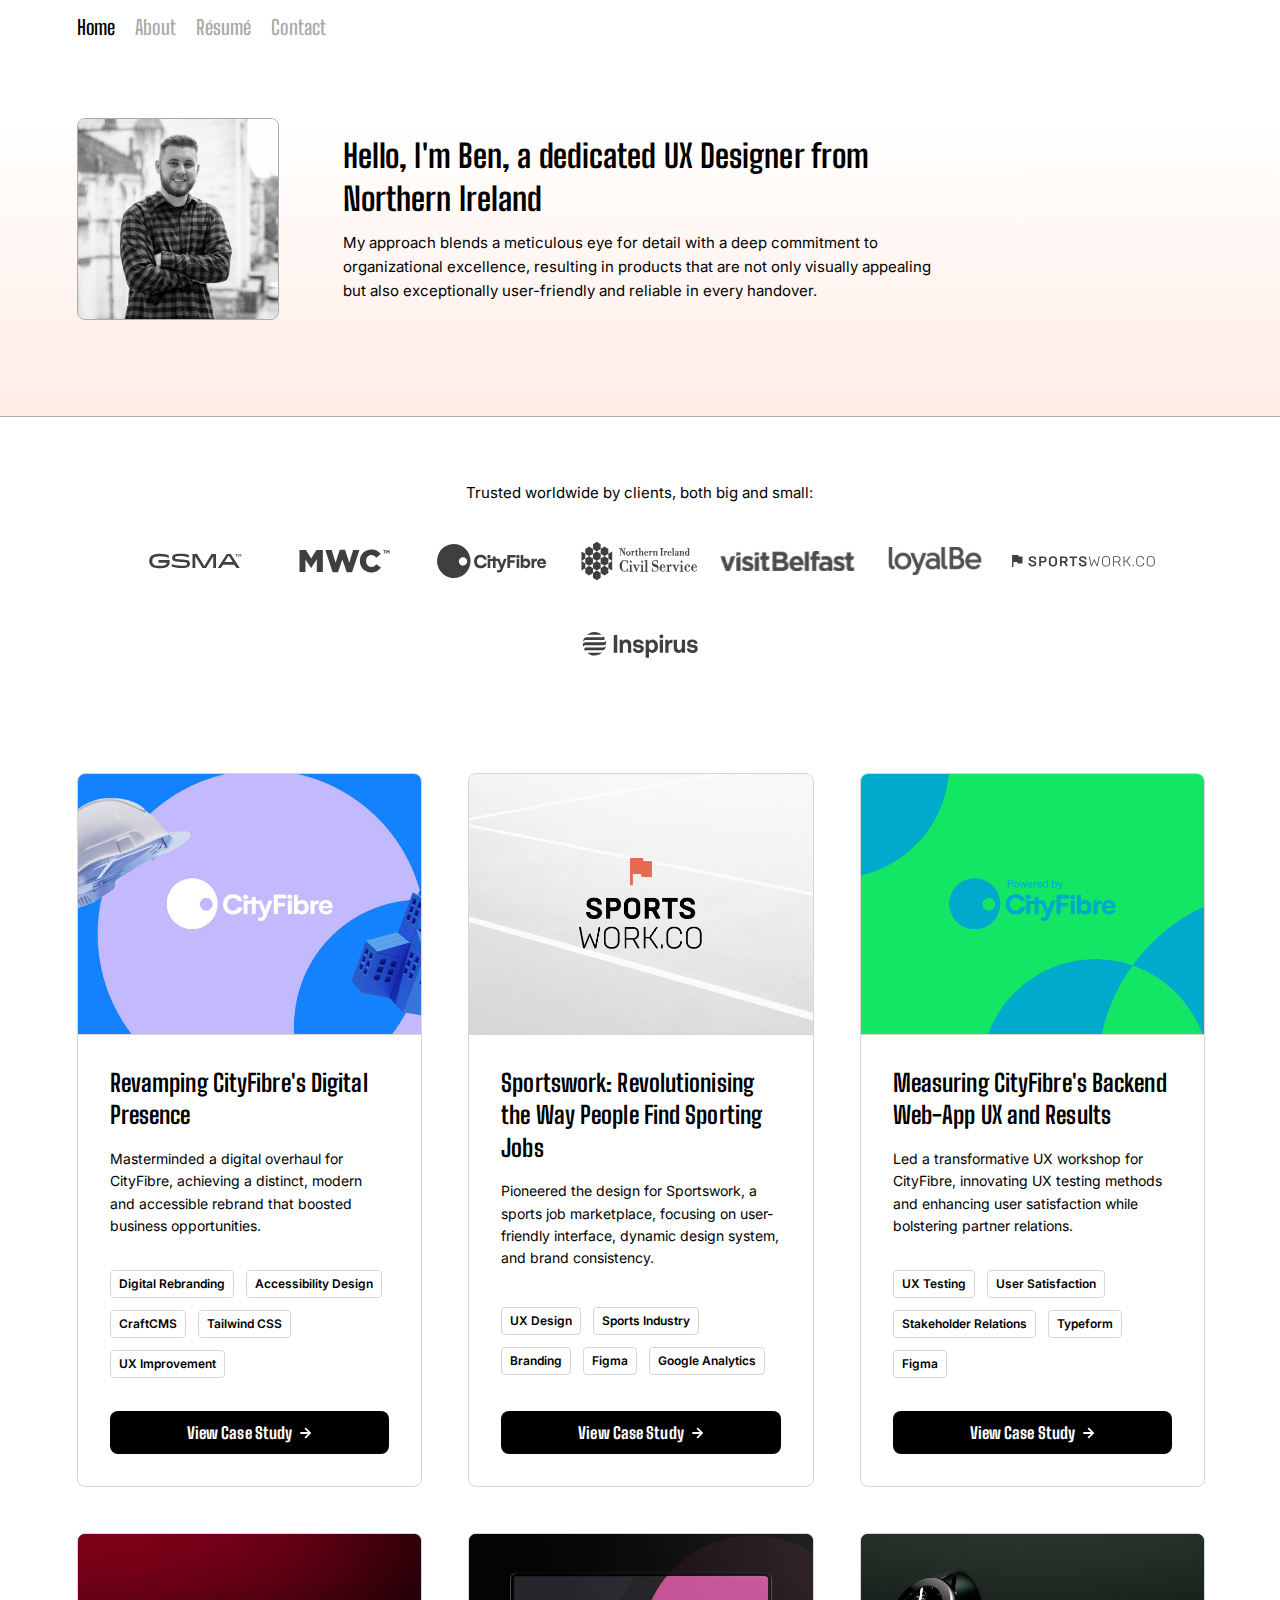
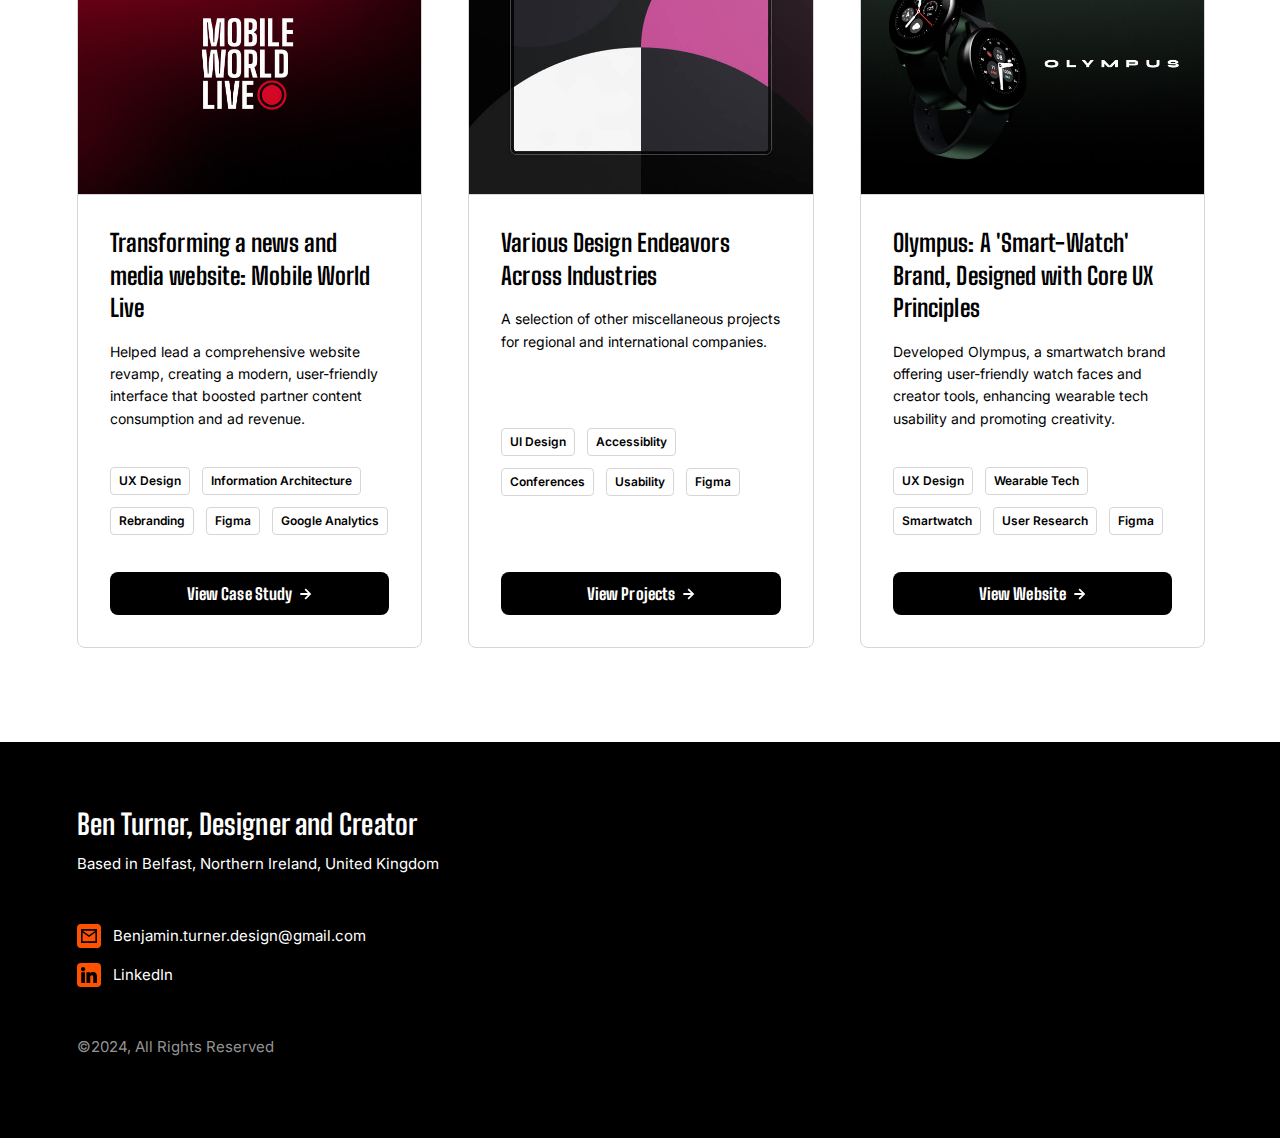
==== index.html @ 63ec0261 "adas" ====
<!DOCTYPE html>
<html>

<head>
  <meta name="robots" content="noindex">
  <meta name="viewport" content="width=device-width, initial-scale=1.0">
  <link rel="stylesheet" type="text/css" href="style.css">
  <link rel="stylesheet" href="https://cdnjs.cloudflare.com/ajax/libs/font-awesome/5.15.3/css/all.min.css" />
  <link rel="preconnect" href="https://fonts.googleapis.com">
  <link rel="preconnect" href="https://fonts.gstatic.com" crossorigin>
  <link
    href="https://fonts.googleapis.com/css2?family=Big+Shoulders+Text:wght@100;200;300;400;500;600;700;800;900&family=Inter:wght@100;200;300;400;500;600;700;800;900&display=swap"
    rel="stylesheet">
  <meta name="theme-color" content="#FF5100">
  <meta name="msapplication-navbutton-color" content="#FF5100">
  <meta name="apple-mobile-web-app-status-bar-style" content="#FF5100">
</head>

<body>



  <div class="nav-container">
    <nav>
      <a href="index.html" id="nav-item-active" class="nav-item">Home</a>
      <a href="about.html" class="nav-item">About</a>
      <a href="file/Ben-Turner-CV.pdf" class="nav-item">résumé</a>
      <a href="mailto:Benjamin.turner.design@gmail.com" class="nav-item">Contact</a>
    </nav>
  </div>

  <header class="home">
    <div class="width-container">
      <div class="header-content">
        <span class="home-header-content">
          <img class="portrait" src="img/portrait.jpg">
          <span class="home-header-content-text">
            <h1>Hello, I'm Ben, a dedicated UX Designer from Northern Ireland</h1>
            <p>My approach blends a meticulous eye for detail with a deep commitment to organizational excellence,
              resulting in products that are not only visually appealing but also exceptionally user-friendly and
              reliable in every handover.</p>
          </span>
        </span>
      </div>
    </div>
  </header>



  <section class="partners">
    <div class="width-container">
      <div class="partner-content">
        <p>Trusted worldwide by clients, both big and small:</p>
        <div class="partner-wrapper">
          <div class="partner-logo"><img src="img/partners/gsma.svg" class="partner"></div>
          <div class="partner-logo"><img src="img/partners/mwc.svg" class="partner"></div>
          <div class="partner-logo"><img src="img/partners/cf.svg" class="partner"></div>
          <div class="partner-logo"><img src="img/partners/ni.svg" class="partner"></div>
          <div class="partner-logo"><img src="img/partners/vb.svg" class="partner"></div>
          <div class="partner-logo"><img src="img/partners/loyalbe.svg" class="partner"></div>
          <div class="partner-logo"><img src="img/partners/sportswork.svg" class="partner"></div>
          <div class="partner-logo"><img src="img/partners/inspirus.svg" class="partner"></div>
        </div>
      </div>
    </div>
  </section>




  <section class="projects">
    <div class="width-container">
      <div class="project-grid">
        <a href="cityfibre-rebrand.html">
          <div class="grid-item">
            <img id="project-grid-thumbnail" src="img//thumbnail/rebrand-thumbnail.jpg" alt="Project 1">
            <div class="grid-item-content">
              <div class="grid-item-content-wrapper">
                <span class="grid-item-content-text">
                  <h4>Revamping CityFibre's Digital Presence</h4>
                  <p class="project-description">Masterminded a digital overhaul for CityFibre, achieving a distinct,
                    modern and accessible rebrand that boosted business opportunities.</p>
                </span>
                <div class="tag-container">
                  <div class="tag">
                    <span>Digital Rebranding</span>
                  </div>
                  <div class="tag">
                    <span>Accessibility Design</span>
                  </div>
                  <div class="tag">
                    <span>CraftCMS</span>
                  </div>
                  <div class="tag">
                    <span>Tailwind CSS</span>
                  </div>
                  <div class="tag">
                    <span>UX Improvement</span>
                  </div>
                </div>
                <button class="view">View Case Study<img class="button-icon-right"
                    src="img/arrow-black-right.svg"></button>
              </div>
            </div>
          </div>
        </a>


        <!-- 
        <a href="mwl.html">
          <div  class="grid-item">
            <img id="project-grid-thumbnail" src="img/thumbnail/mwl-thumbnail.jpg" alt="Project 1">
            <div class="grid-item-content">
              <div class="grid-item-content-wrapper">
                <span class="grid-item-content-text">
                  <h4>TRANSFORMING MOBILE WORLD LIVE'S DIGITAL EXPERIENCE</h4>
                  <p class="project-description">Led a comprehensive website revamp for Mobile World Live, creating a modern, user-friendly interface that boosted partner content consumption and ad revenue.</p>
                </span>
                <div class="tag-container">
                  <div class="tag">
                    <span>UX Design</span>
                  </div>
                  <div class="tag">
                    <span>Information Architecture</span>
                  </div>
                  <div class="tag">
                    <span>Rebranding</span>
                  </div>
                  <div class="tag">
                    <span>Figma</span>
                  </div>
                  <div class="tag">
                    <span>Google Analytics</span>
                  </div>
                </div>
                <button class="view">VIEW CASE STUDY<img class="button-icon-right"
                    src="img/arrow-black-right.svg"></button>
              </div>
            </div>
          </div>
        </a>
-->




        <a href="sportswork.html">
          <div class="grid-item">
            <img id="project-grid-thumbnail" src="img//thumbnail/sportswork-thumbnail.jpg" alt="Project 1">
            <div class="grid-item-content">
              <div class="grid-item-content-wrapper">
                <span class="grid-item-content-text">
                  <h4>Sportswork: Revolutionising the Way People Find Sporting Jobs</h4>
                  <p class="project-description">Pioneered the design for Sportswork, a sports job marketplace, focusing
                    on user-friendly interface, dynamic design system, and brand consistency.</p>
                </span>
                <div class="tag-container">
                  <div class="tag">
                    <span>UX Design</span>
                  </div>
                  <div class="tag">
                    <span>Sports Industry</span>
                  </div>
                  <div class="tag">
                    <span>Branding</span>
                  </div>
                  <div class="tag">
                    <span>Figma</span>
                  </div>
                  <div class="tag">
                    <span>Google Analytics</span>
                  </div>
                </div>
                <button class="view">View Case Study<img class="button-icon-right"
                    src="img/arrow-black-right.svg"></button>
              </div>
            </div>
          </div>
        </a>




        <a href="cityfibre-workshop.html">
          <div class="grid-item">
            <img id="project-grid-thumbnail" src="img//thumbnail/workshop-thumbnail.jpg" alt="Project 1">
            <div class="grid-item-content">
              <div class="grid-item-content-wrapper">
                <span class="grid-item-content-text">
                  <h4>Measuring CityFibre's Backend Web-App UX and Results</h4>
                  <p class="project-description">Led a transformative UX workshop for CityFibre, innovating UX testing
                    methods and enhancing user satisfaction while bolstering partner relations.</p>
                </span>
                <div class="tag-container">
                  <div class="tag">
                    <span>UX Testing</span>
                  </div>
                  <div class="tag">
                    <span>User Satisfaction</span>
                  </div>
                  <div class="tag">
                    <span>Stakeholder Relations</span>
                  </div>
                  <div class="tag">
                    <span>Typeform</span>
                  </div>
                  <div class="tag">
                    <span>Figma</span>
                  </div>
                </div>
                <button class="view">View Case Study<img class="button-icon-right"
                    src="img/arrow-black-right.svg"></button>
              </div>
            </div>
          </div>
        </a>



        <a target="_blank" href="mwl.html">
          <div class="grid-item">
            <img id="project-grid-thumbnail" src="img/thumbnail/mwl-thumbnail.jpg" alt="Project 1">
            <div class="grid-item-content">
              <div class="grid-item-content-wrapper">
                <span class="grid-item-content-text">
                  <h4>Transforming a news and media website: Mobile World Live</h4>
                  <p class="project-description">Helped lead a comprehensive website revamp, creating a modern,
                    user-friendly interface that boosted partner content consumption and ad revenue.</p>
                </span>
                <div class="tag-container">
                  <div class="tag">
                    <span>UX Design</span>
                  </div>
                  <div class="tag">
                    <span>Information Architecture</span>
                  </div>
                  <div class="tag">
                    <span>Rebranding</span>
                  </div>
                  <div class="tag">
                    <span>Figma</span>
                  </div>
                  <div class="tag">
                    <span>Google Analytics</span>
                  </div>
                </div>
                <button class="view">View Case Study<img class="button-icon-right"
                    src="img/arrow-black-right.svg"></button>
              </div>
            </div>
          </div>
        </a>




        <a target="_blank" href="other.html">
          <div class="grid-item">
            <img id="project-grid-thumbnail" src="img//thumbnail/other-thumbnail.jpg" alt="Project 1">
            <div class="grid-item-content">
              <div class="grid-item-content-wrapper">
                <span class="grid-item-content-text">
                  <h4>Various Design Endeavors Across Industries</h4>
                  <p class="project-description">A selection of other miscellaneous projects for regional and
                    international companies.</p>
                </span>
                <div class="tag-container">
                  <div class="tag">
                    <span>UI Design</span>
                  </div>
                  <div class="tag">
                    <span>Accessiblity</span>
                  </div>
                  <div class="tag">
                    <span>Conferences</span>
                  </div>
                  <div class="tag">
                    <span>Usability</span>
                  </div>
                  <div class="tag">
                    <span>Figma</span>
                  </div>
                </div>
                <button class="view">View Projects<img class="button-icon-right"
                    src="img/arrow-black-right.svg"></button>
              </div>
            </div>
          </div>
        </a>





        <a target="_blank" href="file/olympus-website/index.html">
          <div class="grid-item">
            <img id="project-grid-thumbnail" src="img//thumbnail/olympus-thumbnail.jpg" alt="Project 1">
            <div class="grid-item-content">
              <div class="grid-item-content-wrapper">
                <span class="grid-item-content-text">
                  <h4>Olympus: A 'Smart-Watch' Brand, Designed with Core UX Principles</h4>
                  <p class="project-description">Developed Olympus, a smartwatch brand offering user-friendly watch
                    faces and creator tools, enhancing wearable tech usability and promoting creativity.</p>
                </span>
                <div class="tag-container">
                  <div class="tag">
                    <span>UX Design</span>
                  </div>
                  <div class="tag">
                    <span>Wearable Tech</span>
                  </div>
                  <div class="tag">
                    <span>Smartwatch</span>
                  </div>
                  <div class="tag">
                    <span>User Research</span>
                  </div>
                  <div class="tag">
                    <span>Figma</span>
                  </div>
                </div>
                <button class="view">View Website<img class="button-icon-right"
                    src="img/arrow-black-right.svg"></button>
              </div>
            </div>
          </div>
        </a>












      </div>
    </div>
  </section>










  <section class="scroller">
    <div class="scroll-items">
      <div class="scroll-item">
        <span>PHOTO EDITING</span>
        <span>STORYBOARDING</span>
        <span>USER RESEARCH</span>
        <span>PROTOTYPING</span>
        <span>WIREFRAMING</span>
        <span>ACCESSIBILITY DESIGN</span>
        <span>ANIMATION</span>
        <span>AR/VR DESIGN</span>
        <span>MOTION GRAPHICS</span>
        <span>TYPOGRAPHY</span>
        <span>GAME DESIGN</span>
        <span>UX/UI</span>
        <span>3D RENDERING</span>
        <span>DESIGN SYSTEMS</span>
        <span>WORKSHOPS</span>
      </div>
      <div class="scroll-item">
        <span>PHOTO EDITING</span>
        <span>STORYBOARDING</span>
        <span>USER RESEARCH</span>
        <span>PROTOTYPING</span>
        <span>WIREFRAMING</span>
        <span>ACCESSIBILITY DESIGN</span>
        <span>ANIMATION</span>
        <span>AR/VR DESIGN</span>
        <span>MOTION GRAPHICS</span>
        <span>TYPOGRAPHY</span>
        <span>GAME DESIGN</span>
        <span>UX/UI</span>
        <span>3D RENDERING</span>
        <span>DESIGN SYSTEMS</span>
        <span>WORKSHOPS</span>
      </div>
      <div class="scroll-item">
        <span>PHOTO EDITING</span>
        <span>STORYBOARDING</span>
        <span>USER RESEARCH</span>
        <span>PROTOTYPING</span>
        <span>WIREFRAMING</span>
        <span>ACCESSIBILITY DESIGN</span>
        <span>ANIMATION</span>
        <span>AR/VR DESIGN</span>
        <span>MOTION GRAPHICS</span>
        <span>TYPOGRAPHY</span>
        <span>GAME DESIGN</span>
        <span>UX/UI</span>
        <span>3D RENDERING</span>
        <span>DESIGN SYSTEMS</span>
        <span>WORKSHOPS</span>
      </div>
      <div class="scroll-item">
        <span>PHOTO EDITING</span>
        <span>STORYBOARDING</span>
        <span>USER RESEARCH</span>
        <span>PROTOTYPING</span>
        <span>WIREFRAMING</span>
        <span>ACCESSIBILITY DESIGN</span>
        <span>ANIMATION</span>
        <span>AR/VR DESIGN</span>
        <span>MOTION GRAPHICS</span>
        <span>TYPOGRAPHY</span>
        <span>GAME DESIGN</span>
        <span>UX/UI</span>
        <span>3D RENDERING</span>
        <span>DESIGN SYSTEMS</span>
        <span>WORKSHOPS</span>
      </div>
      <div class="scroll-item">
        <span>PHOTO EDITING</span>
        <span>STORYBOARDING</span>
        <span>USER RESEARCH</span>
        <span>PROTOTYPING</span>
        <span>WIREFRAMING</span>
        <span>ACCESSIBILITY DESIGN</span>
        <span>ANIMATION</span>
        <span>AR/VR DESIGN</span>
        <span>MOTION GRAPHICS</span>
        <span>TYPOGRAPHY</span>
        <span>GAME DESIGN</span>
        <span>UX/UI</span>
        <span>3D RENDERING</span>
        <span>DESIGN SYSTEMS</span>
        <span>WORKSHOPS</span>
      </div>
      <div class="scroll-item">
        <span>PHOTO EDITING</span>
        <span>STORYBOARDING</span>
        <span>USER RESEARCH</span>
        <span>PROTOTYPING</span>
        <span>WIREFRAMING</span>
        <span>ACCESSIBILITY DESIGN</span>
        <span>ANIMATION</span>
        <span>AR/VR DESIGN</span>
        <span>MOTION GRAPHICS</span>
        <span>TYPOGRAPHY</span>
        <span>GAME DESIGN</span>
        <span>UX/UI</span>
        <span>3D RENDERING</span>
        <span>DESIGN SYSTEMS</span>
        <span>WORKSHOPS</span>
      </div>
      <div class="scroll-item">
        <span>PHOTO EDITING</span>
        <span>STORYBOARDING</span>
        <span>USER RESEARCH</span>
        <span>PROTOTYPING</span>
        <span>WIREFRAMING</span>
        <span>ACCESSIBILITY DESIGN</span>
        <span>ANIMATION</span>
        <span>AR/VR DESIGN</span>
        <span>MOTION GRAPHICS</span>
        <span>TYPOGRAPHY</span>
        <span>GAME DESIGN</span>
        <span>UX/UI</span>
        <span>3D RENDERING</span>
        <span>DESIGN SYSTEMS</span>
        <span>WORKSHOPS</span>
      </div>
    </div>
  </section>



  <footer>
    <div class="width-container">
      <div class="footer-text-content">
        <h3>Ben Turner, Designer and Creator</h3>
        <p>Based in Belfast, Northern Ireland, United Kingdom</p>
      </div>
      <div class="contact-links">
        <p>
          <a href="mailto:Benjamin.turner.design@gmail.com"><img src=img/mail.svg>Benjamin.turner.design@gmail.com</a>
        </p>
        <p>
          <a href="https://www.linkedin.com/in/benturnerwork"><img src=img/linkedin.svg>LinkedIn</a>
        </p>
      </div>
      <p class="copyright">©2024, All Rights Reserved</p>
    </div>
  </footer>

</body>

</html>
---- style.css ----
/* ==========================================================================
   CSS RESET STYLES
   ========================================================================== */



/* ==========================================================================
   GENERAL STYLES
   ========================================================================== */
body {
  font-weight: 400;
  line-height: 1.5;
  margin: 0 auto;
}

body:not(h1){
  font-family: 'Inter', sans-serif;
  font-weight: 400;
}


h1, h2, h3, h4, .home h3, .nav-item, button{
  font-family: 'Big Shoulders Text';
  font-weight: 700;
  letter-spacing: .1px;
 }

 .project-paragraph h2, .project-paragraph h3{
  font-family: 'Inter', sans-serif;
 }


main {
  background-color: white;
  margin-bottom: 64px;
}

.main-content,
.project-details_text {
  display: flex;
  flex-direction: column;
  gap: 64px;
}


body::-webkit-scrollbar {
  width: 1em;
}

body::-webkit-scrollbar-thumb {
  background: darkgrey;
}

body::-webkit-scrollbar-track {
  background: whitesmoke;
}



/* ==========================================================================
   TYPOGRAPHY STYLES
   ========================================================================== */



h1 {
  font-size: 32px;
  line-height: 135%;
  margin: 0;
}


h3 {
  font-size: 28px;
  line-height: 135%;
  margin: 0;

}

h4 {
  font-size: 24px;
  line-height: 135%;
  margin: 0;
}

.home  h3{
  letter-spacing: 1px;
}


p {
  font-size: 15px;
  line-height: 160%;
}

hr {
  border: none;
  border-top: 1px solid #D6D6D6;
  margin: 0;
  padding: 0;
}

/* ==========================================================================
   BUTTON STYLES
   ========================================================================== */

button {
  padding: 12px 24px;
  border: none;
  cursor: pointer;
  outline: inherit;
  color: var(--ui-0, #FFF);
  text-align: center;
  font-size: 16px;
  font-weight: 800;
  color: white;
  border-radius: 8px;
  background: var(--ui-1000, #000);
  text-transform: capitalize;
}

.button-group {
  display: flex;
  justify-content: flex-start;
  gap: 24px;
  flex-wrap: wrap;
}




button:hover {
  background: var(--industrial-orange, #474747);
}

.related-contact-button {
  border: 1.5px solid var(--ui-1000, #000);
  background: var(--ui-0, #FFF);
  color: black;
  width: 100%;
}

button a {
  color: white;
}

button img {
  width: 14px;
  height: 14px;
  top: 0px;
  position: relative;
}


.button-icon-right {
  margin-left: 8px;
  width: 12px;
  height: 12px;
}

.button-icon-left {
  margin-right: 8px;
  width: 12px;
  height: 12px;
}



/* ==========================================================================
   LINK STYLES
   ========================================================================== */
a {
  text-decoration: none;
}

/* ==========================================================================
   HEADER STYLES
   ========================================================================== */


header {
  display: flex;
  flex-direction: column;
  justify-content: center;
  align-items: center;
  color: black;
  margin-top: 64px;
  margin-bottom: 64px;
}

.home, .project-header {
  padding-bottom: 96px;
  border-bottom: 1px solid var(--ui-400, #ABABAB);
  background: linear-gradient(180deg, rgba(255, 255, 255, 0.00) 0%, rgba(255, 74, 0, 0.10) 100%), linear-gradient(180deg, #FFF 0%, rgba(255, 255, 255, 0.00) 100%);
}

.portrait {
  width: 200px;
  height: 200px;
  border-radius: 8px;
border: 1px solid var(--ui-400, #ABABAB);
  object-fit: cover;
}



.project-header {
  margin-left: auto;
  margin-right: auto;
}




#short-header {
  margin-bottom: 32px;
}




.header-content p {
  margin-top: 2px;
  margin-bottom: 0;
}


header h1 {
  margin-bottom: 0px;
}




.client-info-group {
  width: auto;
  display: flex;
  justify-content: flex-start;
  align-items: flex-start;
  gap: 32px;
  flex-wrap: wrap;
}

.client-info {
  display: inline-block;
}


.header-info-title {
  font-weight: normal;
  color: #636363;
  font-size: 15px;
  line-height: 160%;
}

.header-info-title p {
  margin-bottom: 40px;
}

.client-info-website a {
  text-decoration: underline;
  color: black;
}


/* ==========================================================================
   SCROLLER STYLES
   ========================================================================== */


.scroller {
  display: none;
  overflow: hidden;
  white-space: nowrap;
  background: var(--industrial-orange, #FF5100);
  padding: 16px;
}

.scroll-items {
  display: flex;
  width: max-content;
  animation:
    scroll-left 400s linear infinite,
    fade 400s linear infinite;
}


.scroll-item {
  display: flex;
  color: var(--ui-1000, #000);
  font-size: 20px;
  font-weight: 900;
  line-height: 115%;
  text-transform: capitalize;
  margin-right: 32px;
}

.scroll-item span {
  margin-right: 16px;
}

@keyframes scroll-left {
  0% {
    transform: translateX(0);
  }

  100% {
    transform: translateX(-75%);
  }
}

@keyframes fade {

  0%,
  0.1% {
    opacity: 0;
  }

  .3%,
  98% {
    opacity: 1;
  }

  99.9%,
  100% {
    opacity: 0;
  }
}


/* ==========================================================================
   NAVIGATION STYLES
   ========================================================================== */
.nav-container {
  position: sticky;
  top: 0;
  background: white;
  z-index: 100;
}

nav {
  width: 100%;
  display: flex;
  justify-content: flex-start;
  width: 88%;
  max-width: 1408px;
  margin-left: auto;
  margin-right: auto;
}



.nav-item {
  color: darkgray;
  padding: 12px 20px 12px 0;
  font-size: 20px;
  font-weight: 600;
  text-decoration-line: none;
  text-transform: capitalize;
}

.nav-item:hover {
  color: black;
}

#nav-item-active {
  color: black;
}


.nav-item::before {
  margin-top: 32px;
}

header:not(:target) .nav-item::before {
  margin-top: 0;
}




/* ==========================================================================
   FOOTER STYLES
   ========================================================================== */
footer {
  display: flex;
  flex-direction: column;
  align-items: flex-start;
  justify-content: space-between;
  background-color: black;
  color: white;
  padding-top: 64px;
  padding-bottom: 64px;
}

footer .contact-links {
  margin-top: 48px;
  margin-bottom: 48px;
}

.footer-title {
  margin: 0 auto;
}

.contact-links p a {
  margin-top: 12px;
  margin-bottom: 12px;
  display: flex;
  align-items: center;
  color: white;
}


.contact-links p img {
  margin-right: 12px;
  border-radius: 4px;
}

.footer-text-content p {
  margin-top: 8px;
}

footer i {
  margin-right: 8px;
}


#footer-top-arrow {
  margin-left: 6px;

}

#footer-logo {
  margin-top: 32px;
}

.copyright {
  color: #949494;
}

/* ==========================================================================
   WIDTH CONTAINER STYLES
   ========================================================================== */

.width-container {
  width: 88%;
  max-width: 1408px;
  margin-left: auto;
  margin-right: auto;
}

/* ==========================================================================
   PROJECTS SECTION STYLES
   ========================================================================== */
.projects {
  margin-bottom: 96px;
}



.project-grid {
  display: grid;
  grid-template-columns: 1fr 1fr 1fr;
  grid-template-rows: 1fr 1fr;
  gap: 48px 48px;
}


.grid-item {
  width: 100%;
  height: 100%;
  display: flex;
  flex-direction: column;
  justify-content: space-between;
  border: 1px solid var(--ui-1000, #D6D6D6);
  background: var(--ui-0, #FFF);
  position: relative;
  border-radius: 8px;
  overflow: hidden;
}

#inactive-project {
  opacity: 50%;
}

.grid-item-content {
  flex: 1;
  padding: 32px;
  display: flex;
  flex-direction: column;
  justify-content: space-between;
  gap: 32px;
}


.grid-item-content-wrapper {
  display: flex;
  flex-direction: column;
  justify-content: space-between;
  height: 100%;
  gap: 32px;
}


.view{
  width: 100%;
}


.grid-item-content {
  padding: 32px;
}

.grid-item p {
  margin-top: 16px;
  font-size: 14px;
  margin-bottom: 0;
}


#project-grid-thumbnail {
  width: 100%;
  height: 260px;
  object-fit: cover;
  background-color: black;
  border-bottom: 1px solid var(--ui-1000, #D6D6D6);
}

.grid-item h4 {
  color: black;
}

.project-description {
  color: black;
  margin: 4px 0 12px 0;
}



#project-grid-arrow {
  margin-left: 6px;
  color: white;
}


/* ==========================================================================
   PARTNER AREA STYLES
   ========================================================================== */

  .partners{
    margin-bottom: 96px;
  }

  .partners p{
    margin: 0;
  }


.partner-content {
  display: flex;
  flex-direction: column;
  align-items: center;
  justify-content: center;
  gap: 24px;
}

.partner-logo {
  display: flex;
  height: 64px;
  width: 128px;
  flex-direction: column;
  align-items: center;
  justify-content: center;
  opacity: 75%;
}

.partner{
  max-height: 40px;
}

.partner-wrapper {
  display: flex;
  align-items: center;
  justify-content: center;
  gap: 20px;
  align-self: stretch;
  flex-wrap: wrap;
}

/* ==========================================================================
   TAG STYLES
   ========================================================================== */

.tag-container {
  display: flex;
  align-items: flex-start;
  align-content: flex-start;
  gap: 12px;
  align-self: stretch;
  flex-wrap: wrap;
}

.tag {
  padding: 3px 6px;
  border: 1px solid var(--ui-200, #D6D6D6);
  background: var(--ui-0, #FFF);
  font-size: 12px;
  font-weight: 600;
  text-transform: capitalize;
  background: var(--ui-0, #FFF);
  display: inline-flex;
  padding: 4px 8px;
  justify-content: center;
  align-items: center;
  gap: 10px;
  text-decoration: none;
  color: black;
  border-radius: 4px;
}



/* ==========================================================================
   CONTENT CONTAINER STYLES
   ========================================================================== */



.project-paragraph,
.button-group,
figcaption,
.project-header .header-content {
  width: 100%;
  max-width: 600px;
  margin-left: auto;
  margin-right: auto;
}

.header-content {
  display: flex;
  flex-direction: column;
  gap: 32px;
  align-items: left;
  justify-content: left;
}

.home-header-content {
  max-width: 1000px;
  width: 100%;
  gap: 64px;
  display: flex;
  flex-direction: row;
  align-items: left;
  justify-content: left;
}

.home-header-content-text{
  display: flex;
  flex-direction: column;
  align-items: left;
  justify-content: center;
  gap: 8px;
  max-width: 600px;
}

#home-arrow{
  margin-top: 16px;
}

.home .header-content {
  display: flex;
  flex-direction: row;
  gap: 96px;
  align-items: center;
}

.project-header {
  margin-bottom: 64px;
}

.project-paragraph-list {
  display: flex;
  flex-direction: column;
  gap: 24px;
}


.project-paragraph h2 {
  font-size: 18px;
  font-weight: 600;
  line-height: 140%;
  margin: 0;
}

.project-paragraph-list-item h3 {
  font-size: 15px;
  font-weight: 600;
  margin-bottom: 4px;
  line-height: 150%;
}

.project-paragraph-list-item p {
  margin-top: 0px;
  margin-bottom: 0px;
}



.image-with-caption {
  width: 100%;
  max-width: 1408px;
  max-height: 720px;
  object-fit: cover;
}



figcaption {
  color: #7D7D7D;
  font-size: 14px;
  line-height: 160%;
  margin-top: 8px;
}


/* ==========================================================================
   RELATED CONTENT STYLES
   ========================================================================== */

/* 
 
 .related-content {
    border: 1px solid #D6D6D6;
    display: flex;
    flex-direction: column;
    flex-wrap: wrap;
    padding: 32px;
    gap:32px;
    position: sticky; 
    top: 128px; 
    align-self: start;

  .related-content a{
    text-decoration: none;
    color: black;
  }
  
  .related-content .contact-links a{
    color: black;
  }

  .related-content h3{
    padding: 0 auto;
    font-family: Inter;
    font-size: 17px;
    font-weight: 600;
    width: 100%;
  }

  .related-item {
    display: flex;
    align-items: flex-start;
    gap: 16px;
  }
  
  .related-item-img {
    height: 86px;
    width: 128px;
    object-fit: cover;
  }
  
  .related-item-info {
    padding-left: 10px;
  }
  
  .related-item-title {
    margin: 0 0 8px 0;
    font-family: Inter;
    font-size: 18px;
    font-weight: 600;
  }
  
  .tag-container {
    display: flex;
    flex-wrap: wrap;
    gap: 8px; 
  }
  */


/* ==========================================================================
   MEDIA QUERY STYLES
   ========================================================================== */


@media (max-width: 1480px) {


  .content-container {
    grid-template-columns: 3fr 2fr;
  }

}

/* ================ */


@media (max-width: 1200px) {

  .project-grid {
    grid-template-columns: repeat(2, 1fr);
    grid-template-rows: repeat(3, 1fr);
      gap: 32px 32px;
  }

  .content-container {
    grid-template-columns: 1fr;
  }

  .related-content {
    display: none;
  }

}

/* ================ */

@media (max-width: 1024px) {}

/* ================ */


@media (max-width: 768px) {



  .button-group {
    gap: 16px;
  }

  H1 {
    font-size: 32px;
    line-height: 125%;
  }

  .project-header h1 {
    font-size: 32px;
  }

  h2{
    font-size: 28px;
    line-height: 125%;
  }

  h3{
    font-size: 24px;
    line-height: 125%;
  }



  p {
    font-size: 15px;
  }


  .project-paragraph h2 {
    font-size: 19px;
  }

 

  .header-info-title {
    font-size: 16px;
  }

  .nav-item {
    padding: 12px 24px 12px 0;
  }

  .grid-item-content {
    padding: 24px;
  }

  .project-grid {
    grid-template-columns: 1fr;
    grid-template-rows: repeat(5, 1fr);
  }



  .partner-logo {
    height: 64px;
    width: auto;
    gap: 8px;
    padding-left: 24px;
    padding-right: 24px;
  }

  .home .header-content {
    flex-direction: column;
    align-items: flex-start;
    gap: 32px;
  }

  .portrait{
    display: none;
  }

  .home {
    margin-bottom: 64px;
    margin-top: 64px;
  }
  
  .partner-wrapper {
    gap: 16px;
  }

  .partner{
    max-height: 40px;
  }

}

/* ================ */

@media (max-width: 440px) {


  .nav-item {
    padding: 12px 16px 12px 0;
  }

}


/* ================ */


@media (max-width: 360px) {}
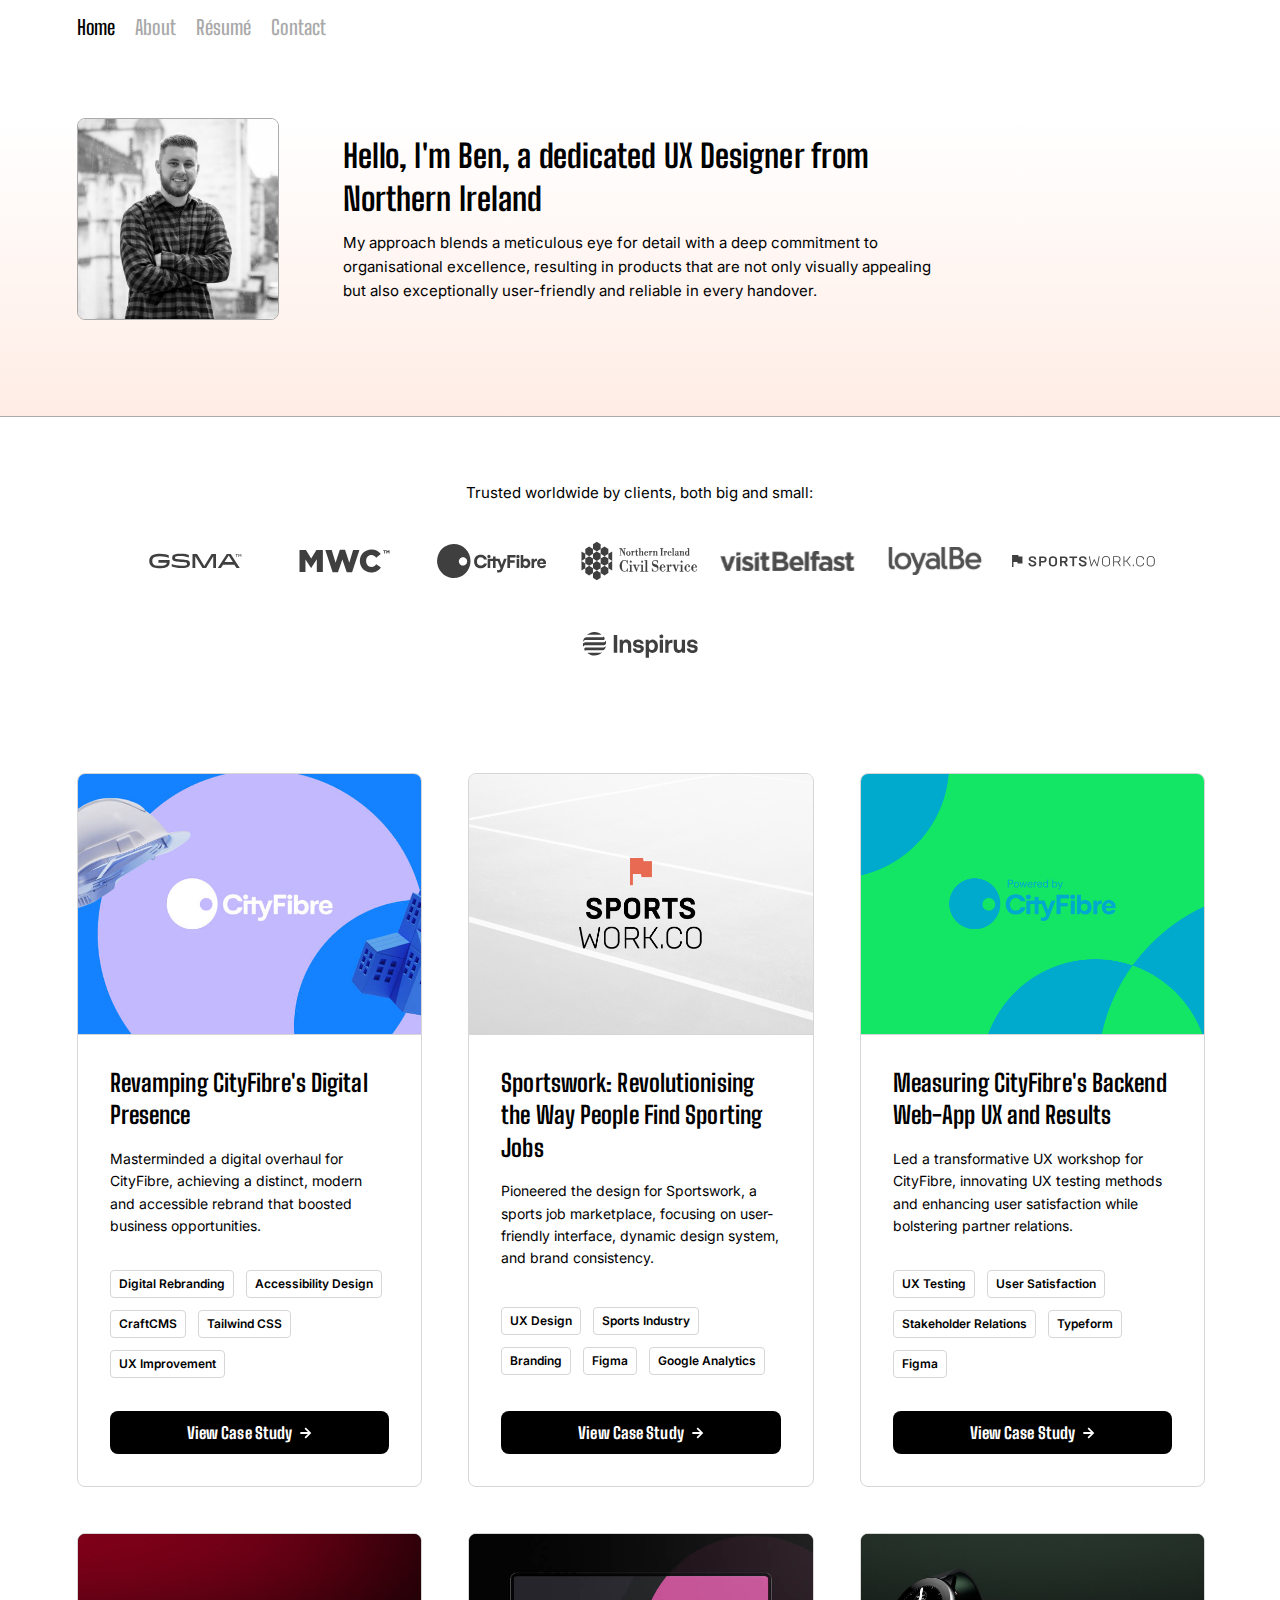
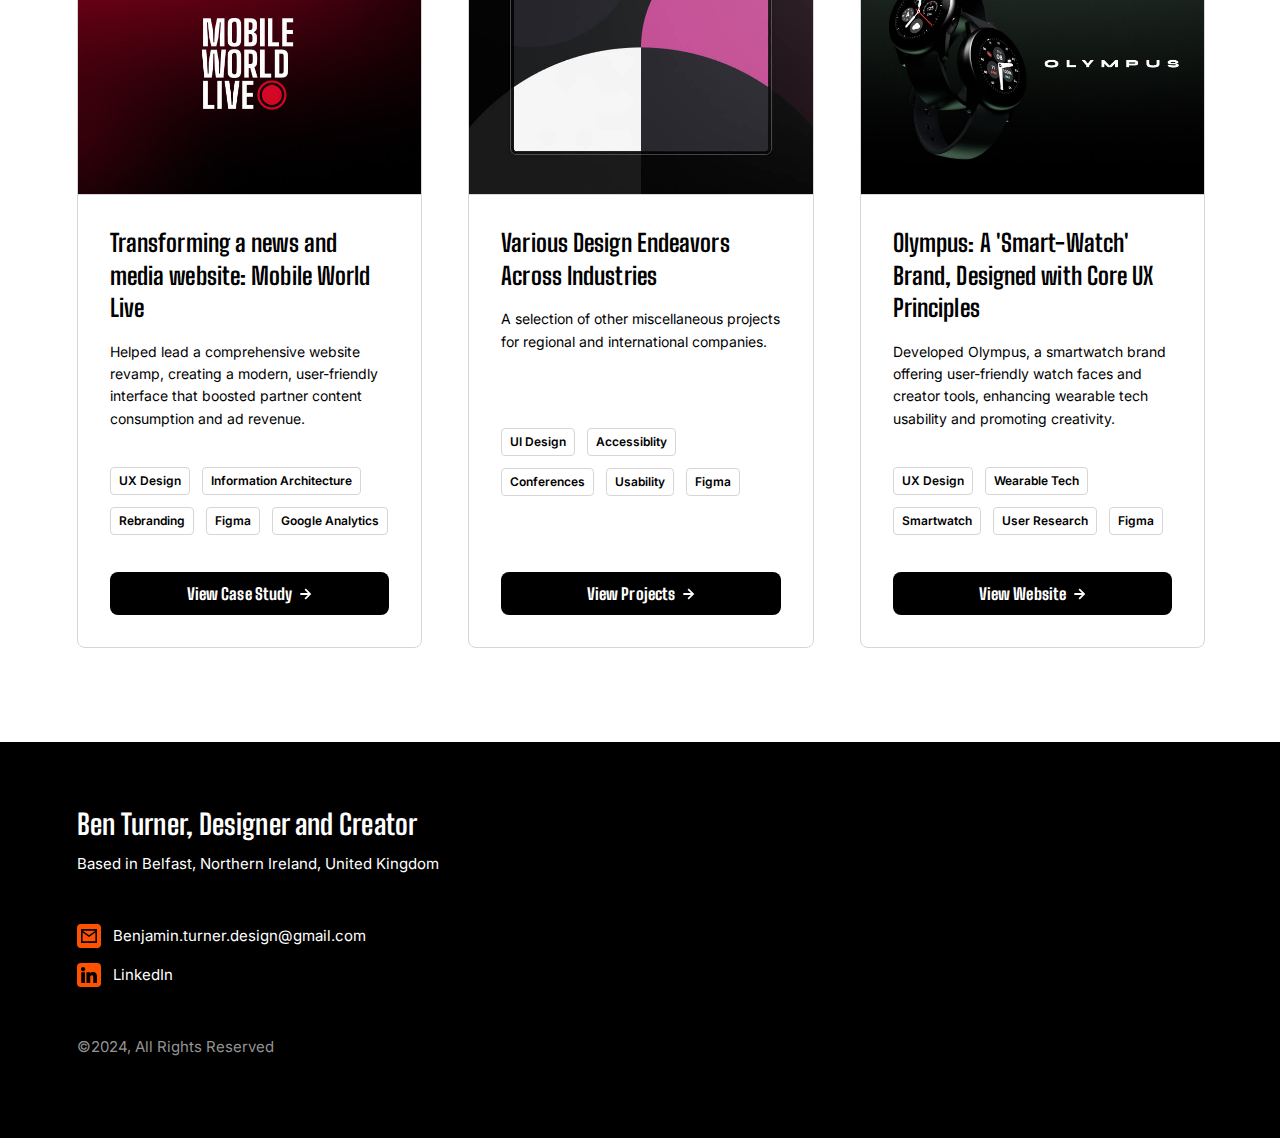
==== commit ec7d25cc: "asdasdas" ====
--- a/index.html
+++ b/index.html
@@ -36,7 +36,7 @@
           <img class="portrait" src="img/portrait.jpg">
           <span class="home-header-content-text">
             <h1>Hello, I'm Ben, a dedicated UX Designer from Northern Ireland</h1>
-            <p>My approach blends a meticulous eye for detail with a deep commitment to organizational excellence,
+            <p>My approach blends a meticulous eye for detail with a deep commitment to organisational excellence,
               resulting in products that are not only visually appealing but also exceptionally user-friendly and
               reliable in every handover.</p>
           </span>
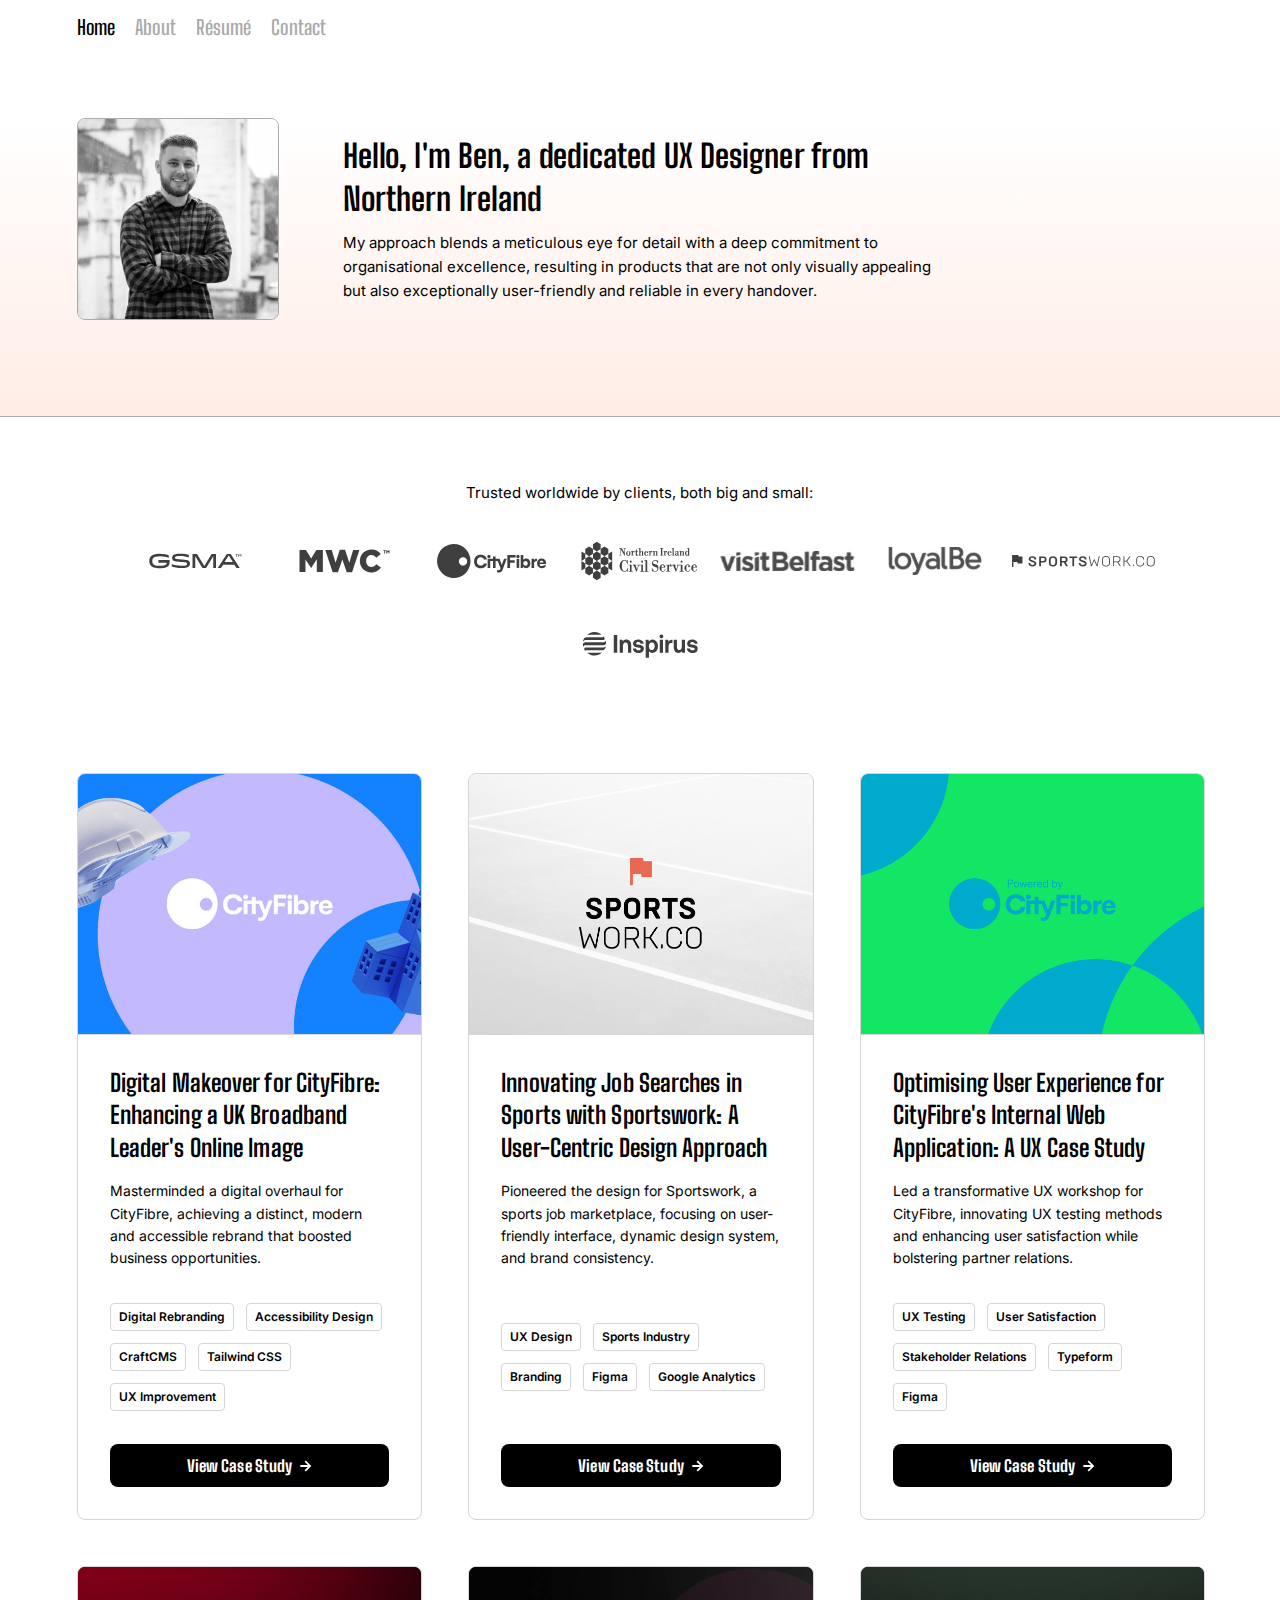
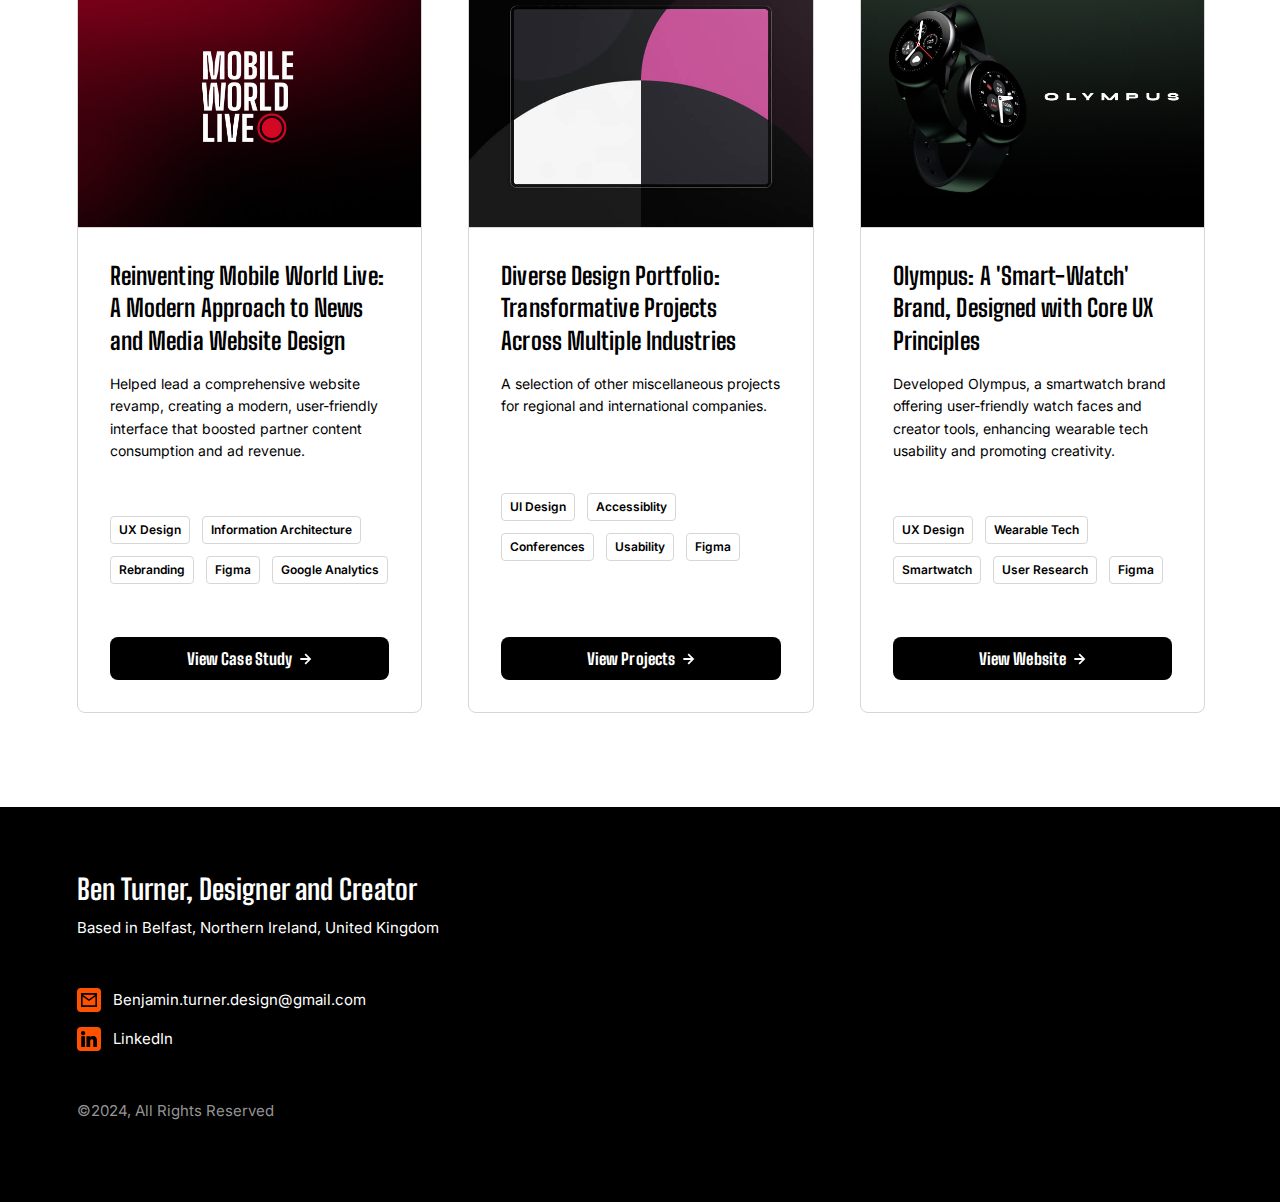
==== commit cc01918a: "kk" ====
--- a/index.html
+++ b/index.html
@@ -77,7 +77,7 @@
             <div class="grid-item-content">
               <div class="grid-item-content-wrapper">
                 <span class="grid-item-content-text">
-                  <h4>Revamping CityFibre's Digital Presence</h4>
+                  <h4>Digital Makeover for CityFibre: Enhancing a UK Broadband Leader's Online Image</h4>
                   <p class="project-description">Masterminded a digital overhaul for CityFibre, achieving a distinct,
                     modern and accessible rebrand that boosted business opportunities.</p>
                 </span>
@@ -106,41 +106,6 @@
         </a>
 
 
-        <!-- 
-        <a href="mwl.html">
-          <div  class="grid-item">
-            <img id="project-grid-thumbnail" src="img/thumbnail/mwl-thumbnail.jpg" alt="Project 1">
-            <div class="grid-item-content">
-              <div class="grid-item-content-wrapper">
-                <span class="grid-item-content-text">
-                  <h4>TRANSFORMING MOBILE WORLD LIVE'S DIGITAL EXPERIENCE</h4>
-                  <p class="project-description">Led a comprehensive website revamp for Mobile World Live, creating a modern, user-friendly interface that boosted partner content consumption and ad revenue.</p>
-                </span>
-                <div class="tag-container">
-                  <div class="tag">
-                    <span>UX Design</span>
-                  </div>
-                  <div class="tag">
-                    <span>Information Architecture</span>
-                  </div>
-                  <div class="tag">
-                    <span>Rebranding</span>
-                  </div>
-                  <div class="tag">
-                    <span>Figma</span>
-                  </div>
-                  <div class="tag">
-                    <span>Google Analytics</span>
-                  </div>
-                </div>
-                <button class="view">VIEW CASE STUDY<img class="button-icon-right"
-                    src="img/arrow-black-right.svg"></button>
-              </div>
-            </div>
-          </div>
-        </a>
--->
-
 
 
 
@@ -150,7 +115,7 @@
             <div class="grid-item-content">
               <div class="grid-item-content-wrapper">
                 <span class="grid-item-content-text">
-                  <h4>Sportswork: Revolutionising the Way People Find Sporting Jobs</h4>
+                  <h4>Innovating Job Searches in Sports with Sportswork: A User-Centric Design Approach</h4>
                   <p class="project-description">Pioneered the design for Sportswork, a sports job marketplace, focusing
                     on user-friendly interface, dynamic design system, and brand consistency.</p>
                 </span>
@@ -187,9 +152,8 @@
             <div class="grid-item-content">
               <div class="grid-item-content-wrapper">
                 <span class="grid-item-content-text">
-                  <h4>Measuring CityFibre's Backend Web-App UX and Results</h4>
-                  <p class="project-description">Led a transformative UX workshop for CityFibre, innovating UX testing
-                    methods and enhancing user satisfaction while bolstering partner relations.</p>
+                  <h4>Optimising User Experience for CityFibre's Internal Web Application: A UX Case Study</h4>
+                  <p class="project-description"> Led a transformative UX workshop for CityFibre, innovating UX testing methods and enhancing user satisfaction while bolstering partner relations.</p>
                 </span>
                 <div class="tag-container">
                   <div class="tag">
@@ -223,7 +187,7 @@
             <div class="grid-item-content">
               <div class="grid-item-content-wrapper">
                 <span class="grid-item-content-text">
-                  <h4>Transforming a news and media website: Mobile World Live</h4>
+                  <h4>Reinventing Mobile World Live: A Modern Approach to News and Media Website Design</h4>
                   <p class="project-description">Helped lead a comprehensive website revamp, creating a modern,
                     user-friendly interface that boosted partner content consumption and ad revenue.</p>
                 </span>
@@ -260,7 +224,7 @@
             <div class="grid-item-content">
               <div class="grid-item-content-wrapper">
                 <span class="grid-item-content-text">
-                  <h4>Various Design Endeavors Across Industries</h4>
+                  <h4>Diverse Design Portfolio: Transformative Projects Across Multiple Industries</h4>
                   <p class="project-description">A selection of other miscellaneous projects for regional and
                     international companies.</p>
                 </span>
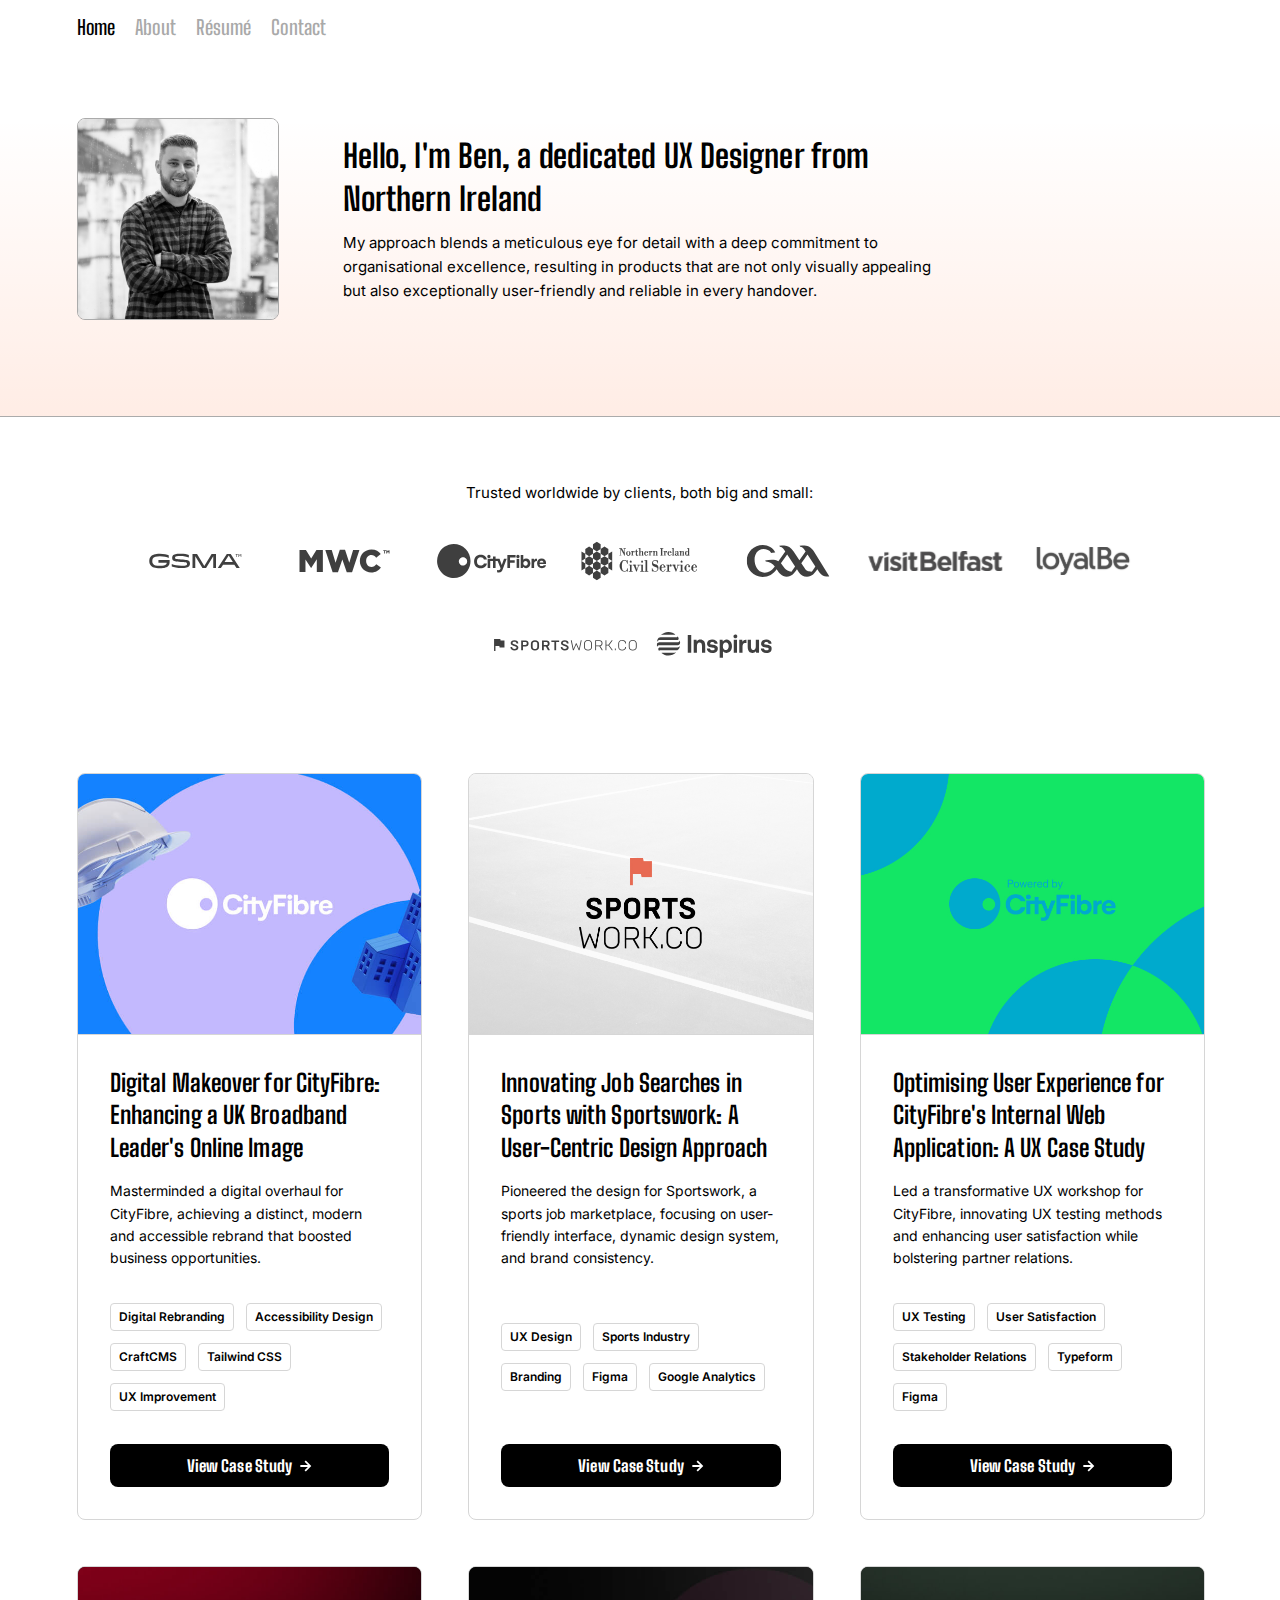
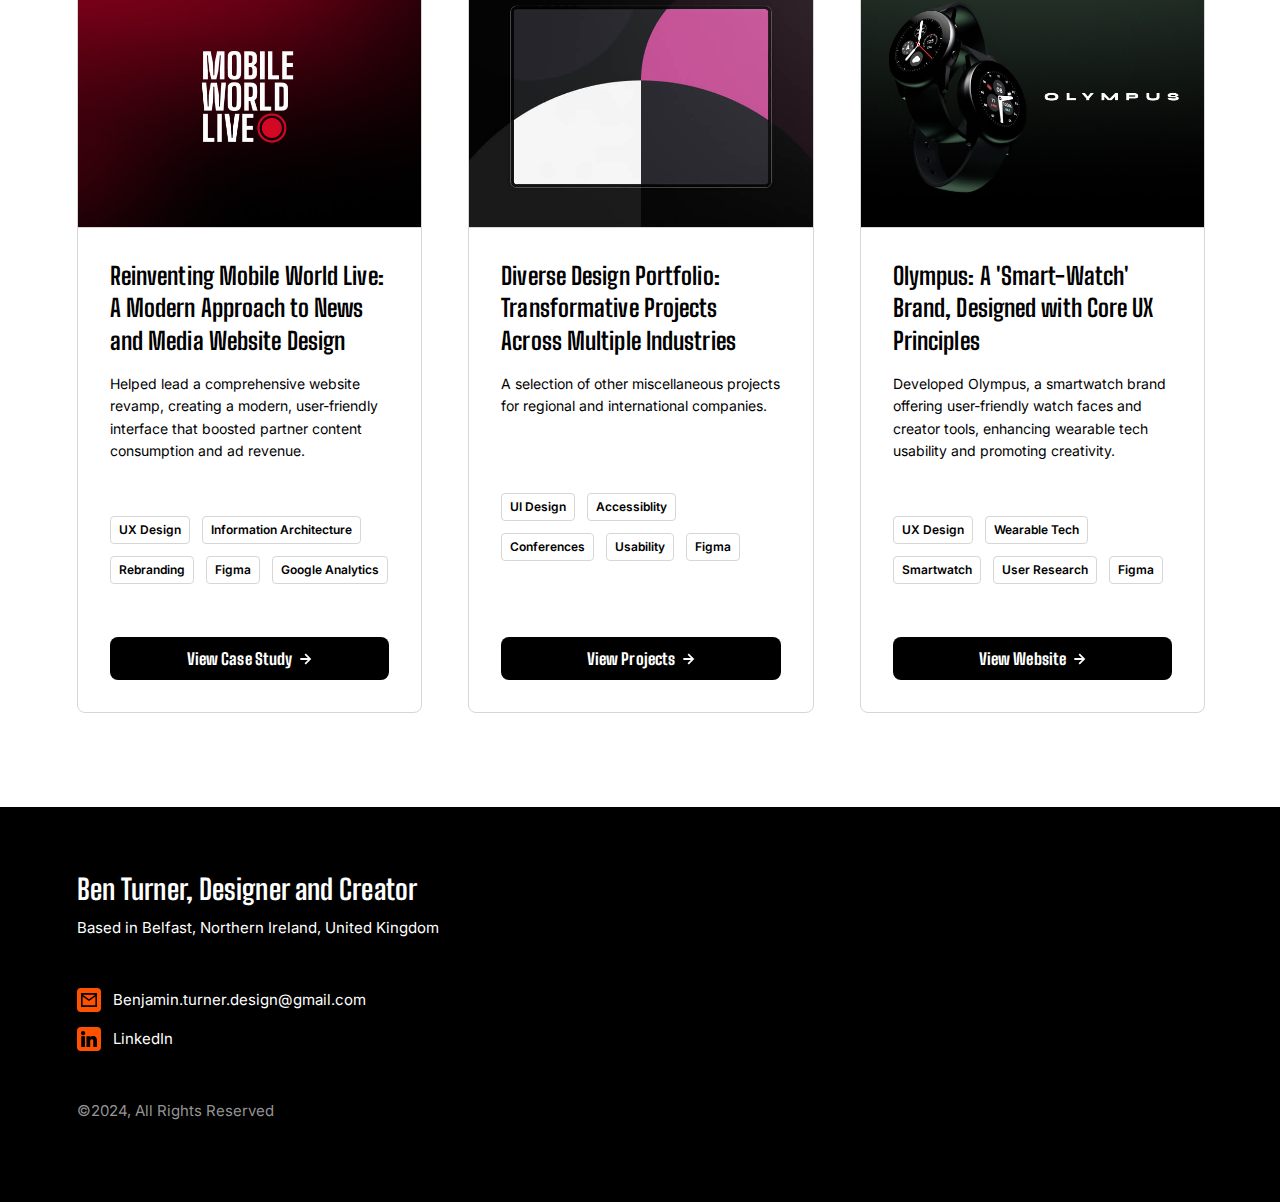
==== commit f76b854f: "l" ====
--- a/index.html
+++ b/index.html
@@ -56,6 +56,7 @@
           <div class="partner-logo"><img src="img/partners/mwc.svg" class="partner"></div>
           <div class="partner-logo"><img src="img/partners/cf.svg" class="partner"></div>
           <div class="partner-logo"><img src="img/partners/ni.svg" class="partner"></div>
+          <div class="partner-logo"><img src="img/partners/gaa.svg" class="partner"></div>
           <div class="partner-logo"><img src="img/partners/vb.svg" class="partner"></div>
           <div class="partner-logo"><img src="img/partners/loyalbe.svg" class="partner"></div>
           <div class="partner-logo"><img src="img/partners/sportswork.svg" class="partner"></div>
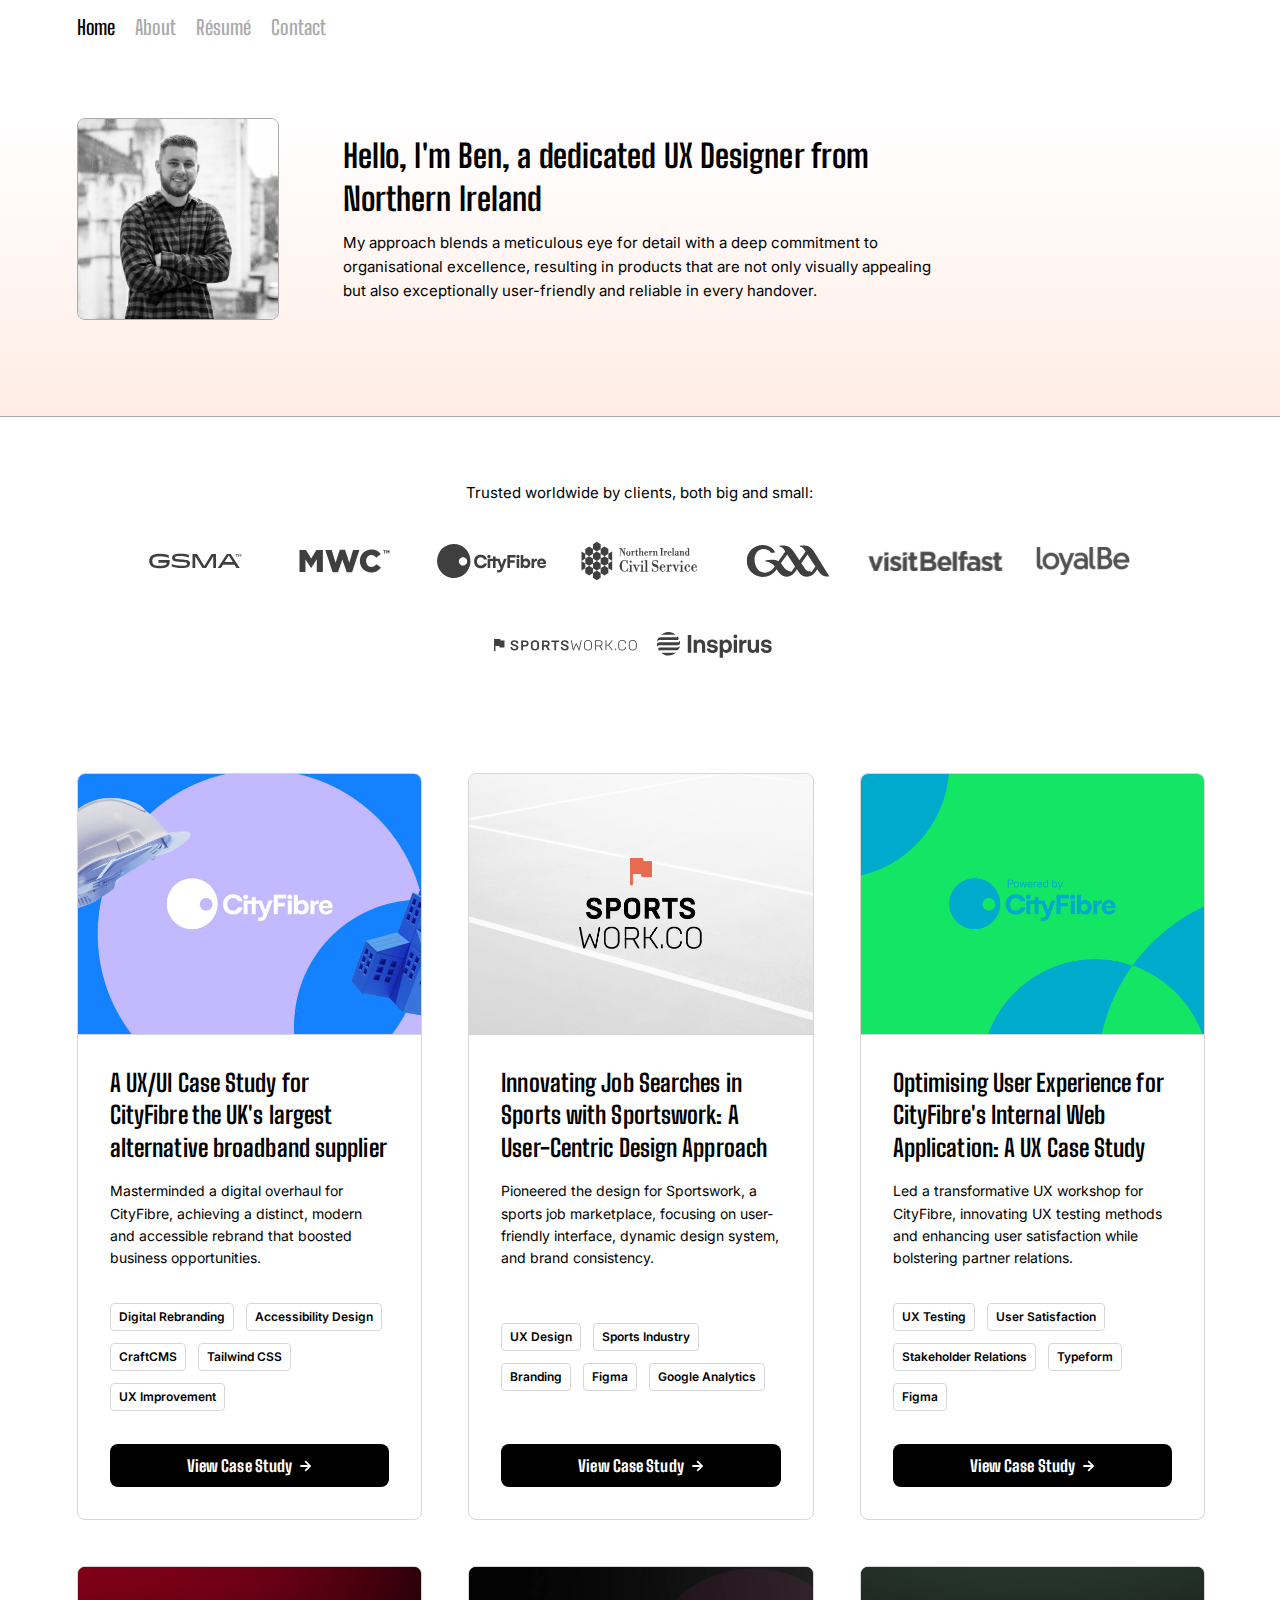
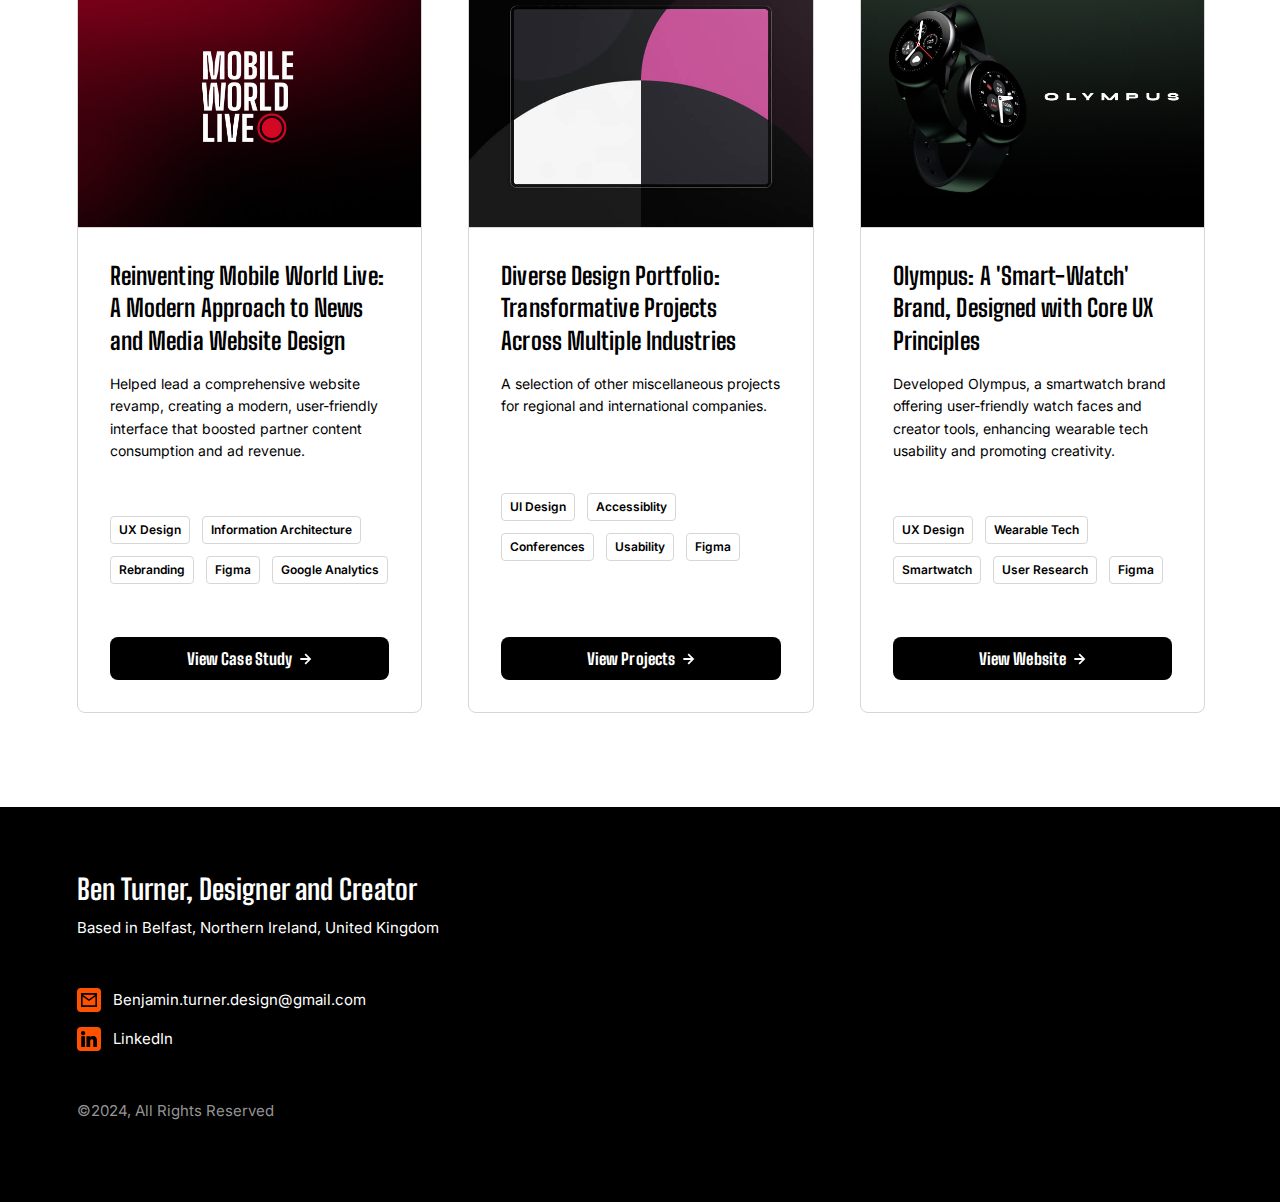
==== commit 67c4dd6f: "asdsadsa" ====
--- a/index.html
+++ b/index.html
@@ -78,7 +78,7 @@
             <div class="grid-item-content">
               <div class="grid-item-content-wrapper">
                 <span class="grid-item-content-text">
-                  <h4>Digital Makeover for CityFibre: Enhancing a UK Broadband Leader's Online Image</h4>
+                  <h4>A UX/UI Case Study for CityFibre the UK's largest alternative broadband supplier</h4>
                   <p class="project-description">Masterminded a digital overhaul for CityFibre, achieving a distinct,
                     modern and accessible rebrand that boosted business opportunities.</p>
                 </span>
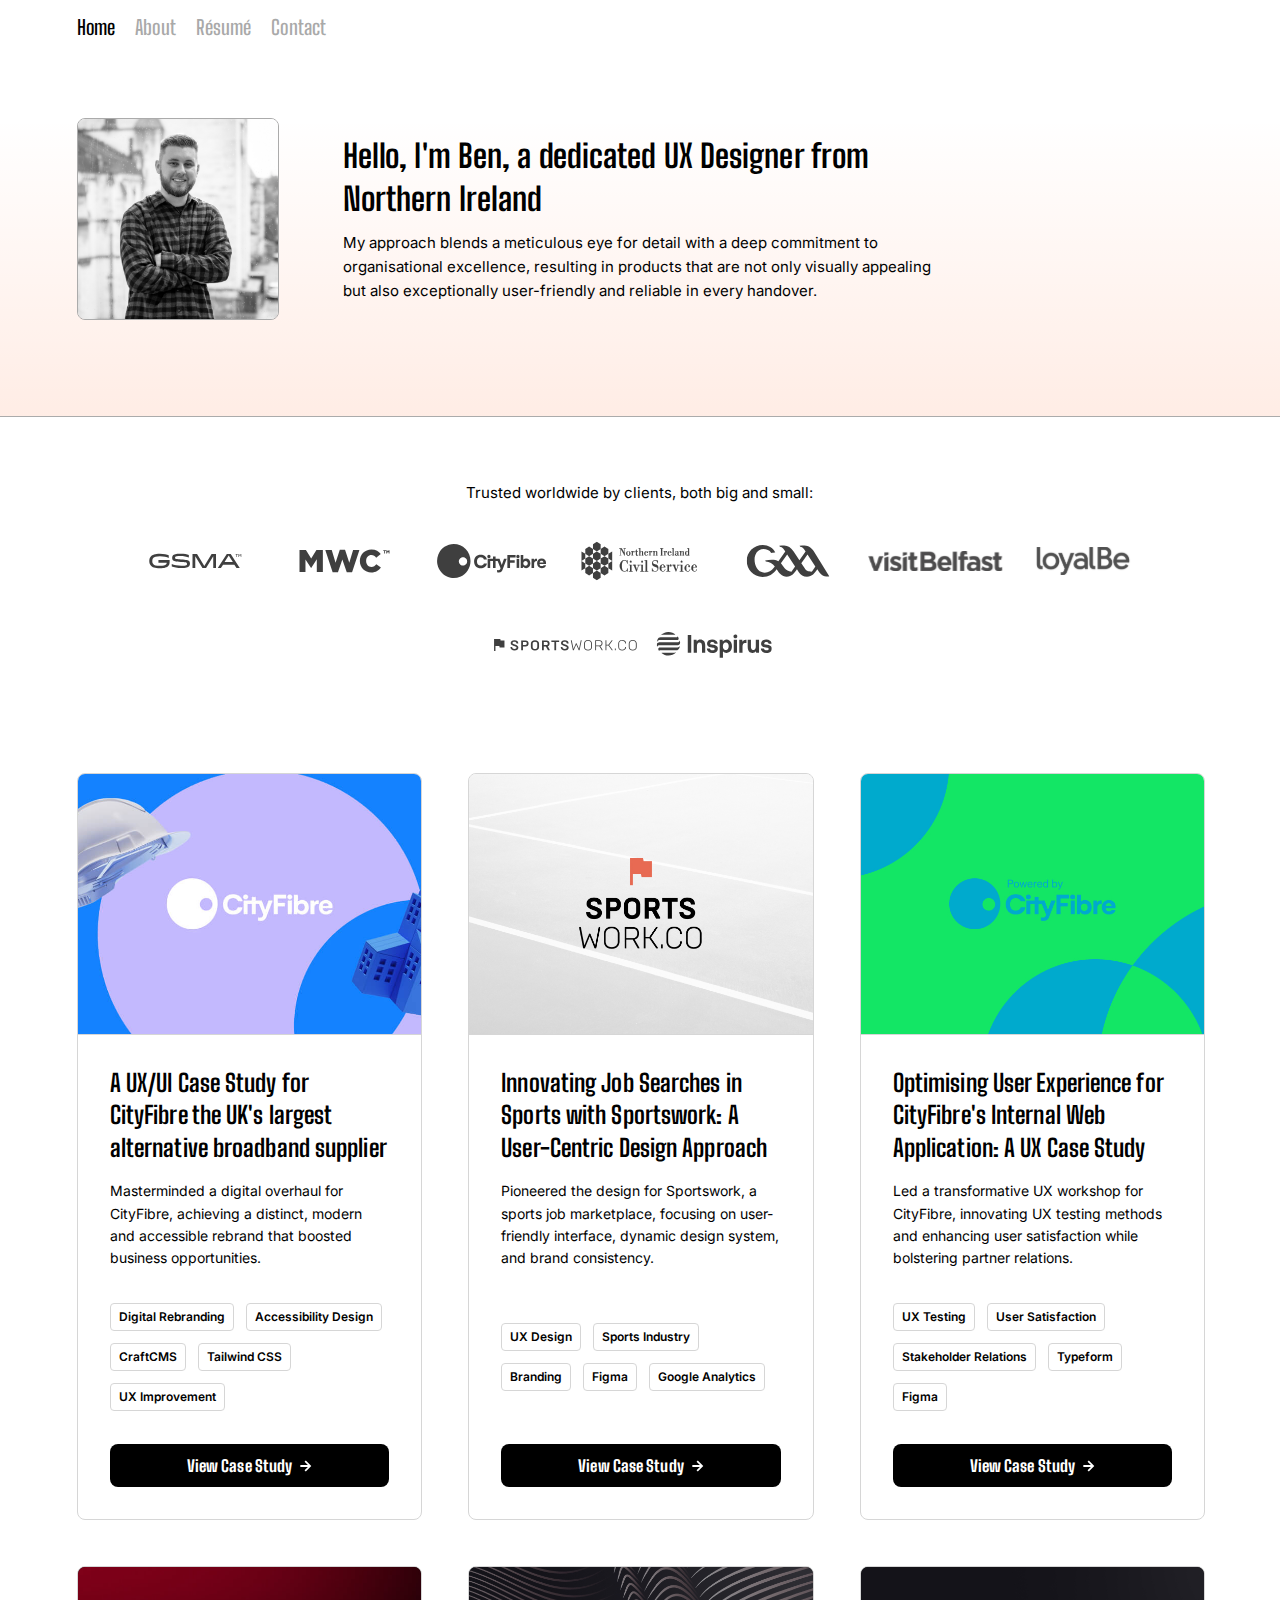
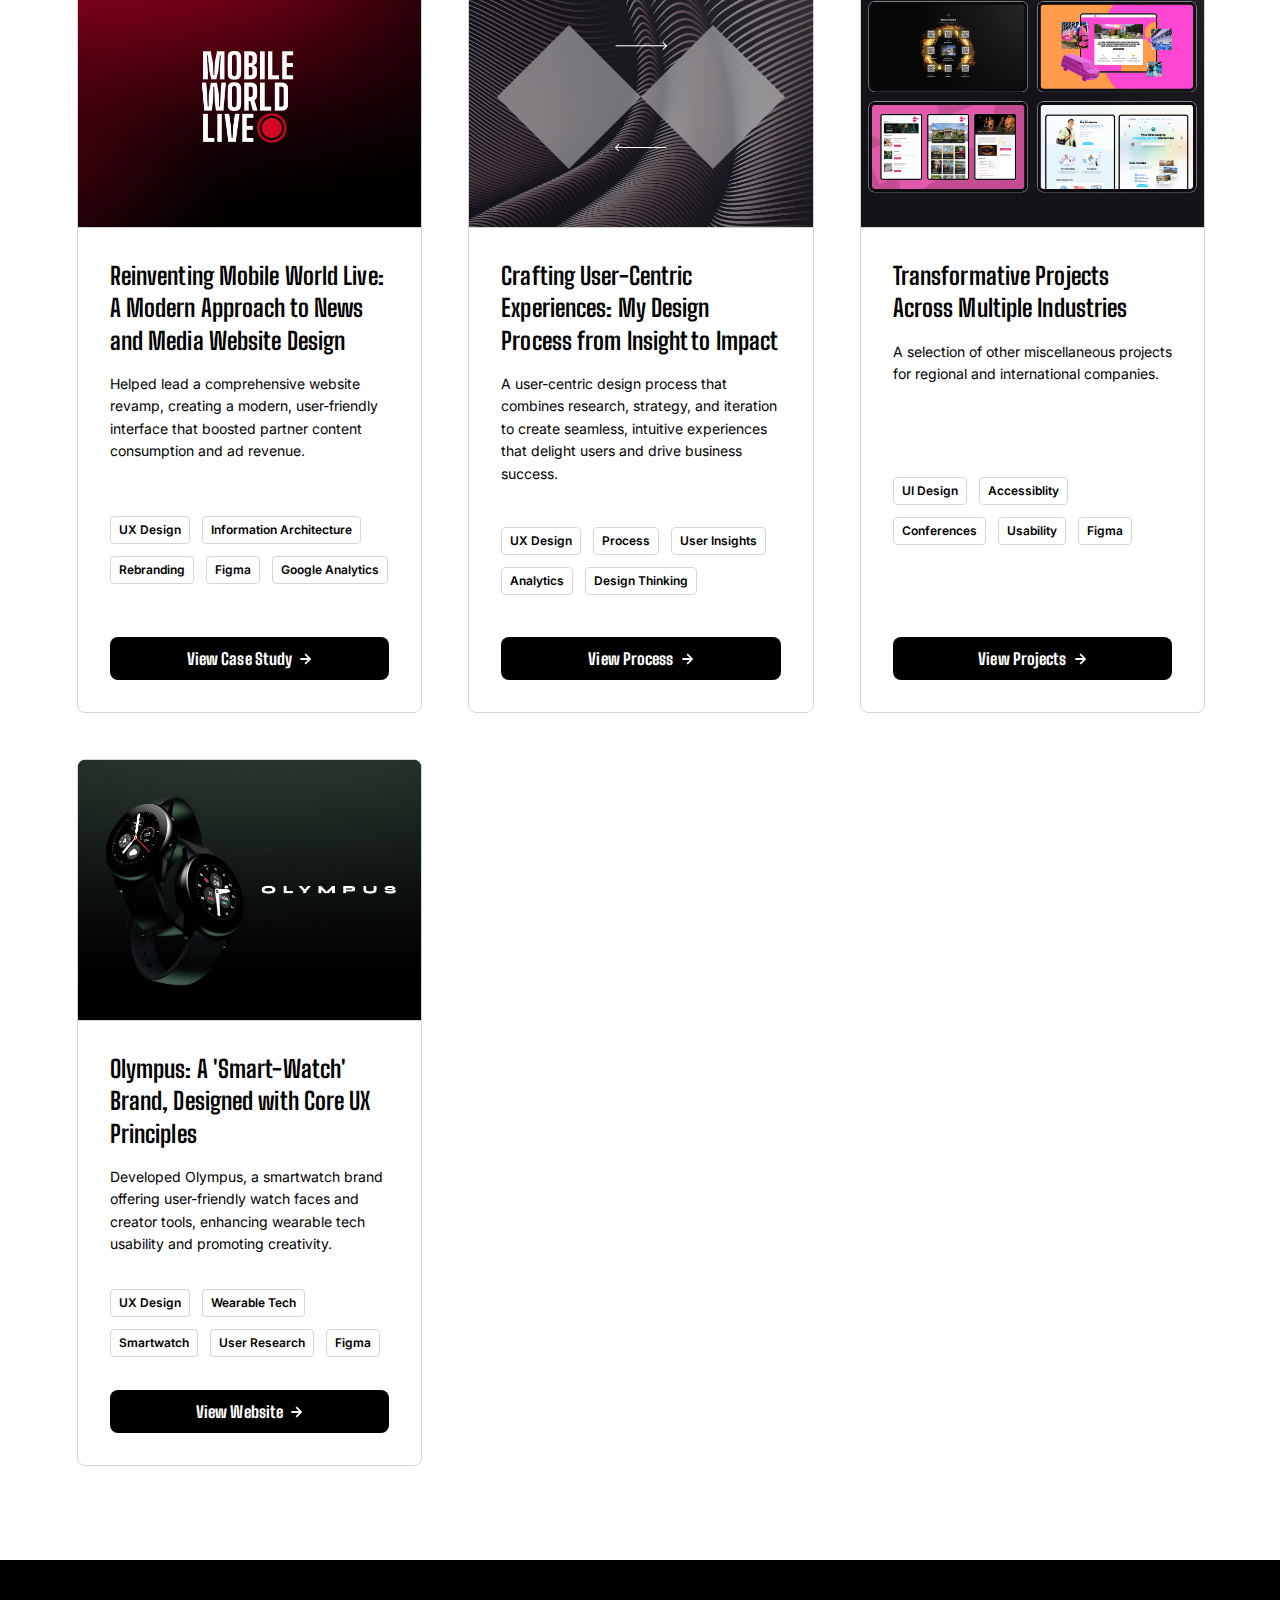
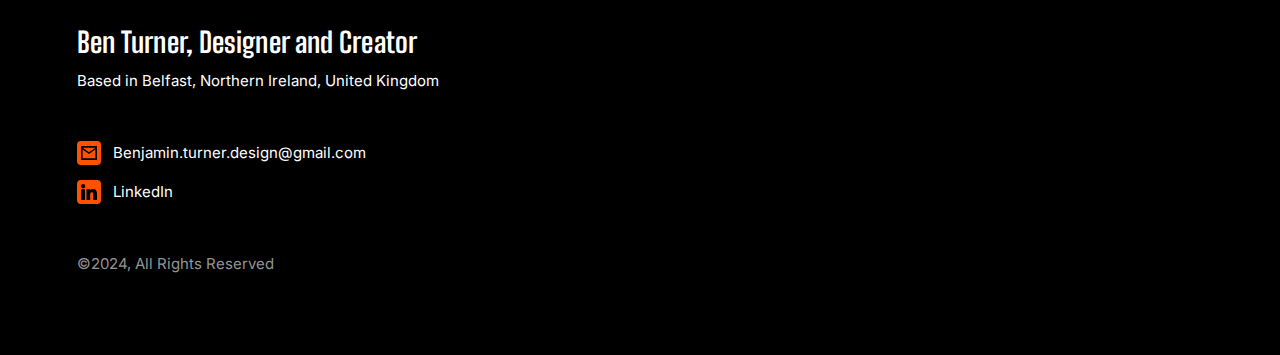
==== commit 92845a9c: ",..m" ====
--- a/index.html
+++ b/index.html
@@ -14,6 +14,14 @@
   <meta name="theme-color" content="#FF5100">
   <meta name="msapplication-navbutton-color" content="#FF5100">
   <meta name="apple-mobile-web-app-status-bar-style" content="#FF5100">
+  <script async src="https://www.googletagmanager.com/gtag/js?id=G-THTRN14NFN"></script>
+<script>
+  window.dataLayer = window.dataLayer || [];
+  function gtag(){dataLayer.push(arguments);}
+  gtag('js', new Date());
+
+  gtag('config', 'G-THTRN14NFN');
+</script>
 </head>
 
 <body>
@@ -24,7 +32,7 @@
     <nav>
       <a href="index.html" id="nav-item-active" class="nav-item">Home</a>
       <a href="about.html" class="nav-item">About</a>
-      <a href="file/Ben-Turner-CV.pdf" class="nav-item">résumé</a>
+      <a href="file/Ben-Turner-CV.pdf" class="nav-item" rel="nofollow">résumé</a>
       <a href="mailto:Benjamin.turner.design@gmail.com" class="nav-item">Contact</a>
     </nav>
   </div>
@@ -219,13 +227,50 @@
 
 
 
+        
+        <a target="_blank" href="design-process.html">
+          <div class="grid-item">
+            <img id="project-grid-thumbnail" src="img//thumbnail/design-process-thumbnail.jpg" alt="Project 1">
+            <div class="grid-item-content">
+              <div class="grid-item-content-wrapper">
+                <span class="grid-item-content-text">
+                  <h4>Crafting User-Centric Experiences: My Design Process from Insight to Impact</h4>
+                  <p class="project-description">A user-centric design process that combines research, strategy, and iteration to create seamless, intuitive experiences that delight users and drive business success.</p>
+                </span>
+                <div class="tag-container">
+                  <div class="tag">
+                    <span>UX Design</span>
+                  </div>
+                  <div class="tag">
+                    <span>Process</span>
+                  </div>
+                  <div class="tag">
+                    <span>User Insights</span>
+                  </div>
+                  <div class="tag">
+                    <span>Analytics</span>
+                  </div>
+                  <div class="tag">
+                    <span>Design Thinking</span>
+                  </div>
+                </div>
+                <button class="view">View Process<img class="button-icon-right"
+                    src="img/arrow-black-right.svg"></button>
+              </div>
+            </div>
+          </div>
+        </a>
+
+
+
+
         <a target="_blank" href="other.html">
           <div class="grid-item">
             <img id="project-grid-thumbnail" src="img//thumbnail/other-thumbnail.jpg" alt="Project 1">
             <div class="grid-item-content">
               <div class="grid-item-content-wrapper">
                 <span class="grid-item-content-text">
-                  <h4>Diverse Design Portfolio: Transformative Projects Across Multiple Industries</h4>
+                  <h4>Transformative Projects Across Multiple Industries</h4>
                   <p class="project-description">A selection of other miscellaneous projects for regional and
                     international companies.</p>
                 </span>
--- a/style.css
+++ b/style.css
@@ -88,7 +88,7 @@
 }
 
 
-p {
+p, ul li {
   font-size: 15px;
   line-height: 160%;
 }
@@ -516,6 +516,8 @@
   font-size: 14px;
   margin-bottom: 0;
 }
+
+
 
 
 #project-grid-thumbnail {
@@ -685,11 +687,19 @@
 }
 
 
+.project-paragraph-list li {
+  margin: 4px 0;
+}
+
+.project-paragraph-list ul {
+  margin: 0;
+}
+
 .project-paragraph h2 {
   font-size: 18px;
   font-weight: 600;
   line-height: 140%;
-  margin: 0;
+  margin: 8px 0;
 }
 
 .project-paragraph-list-item h3 {
